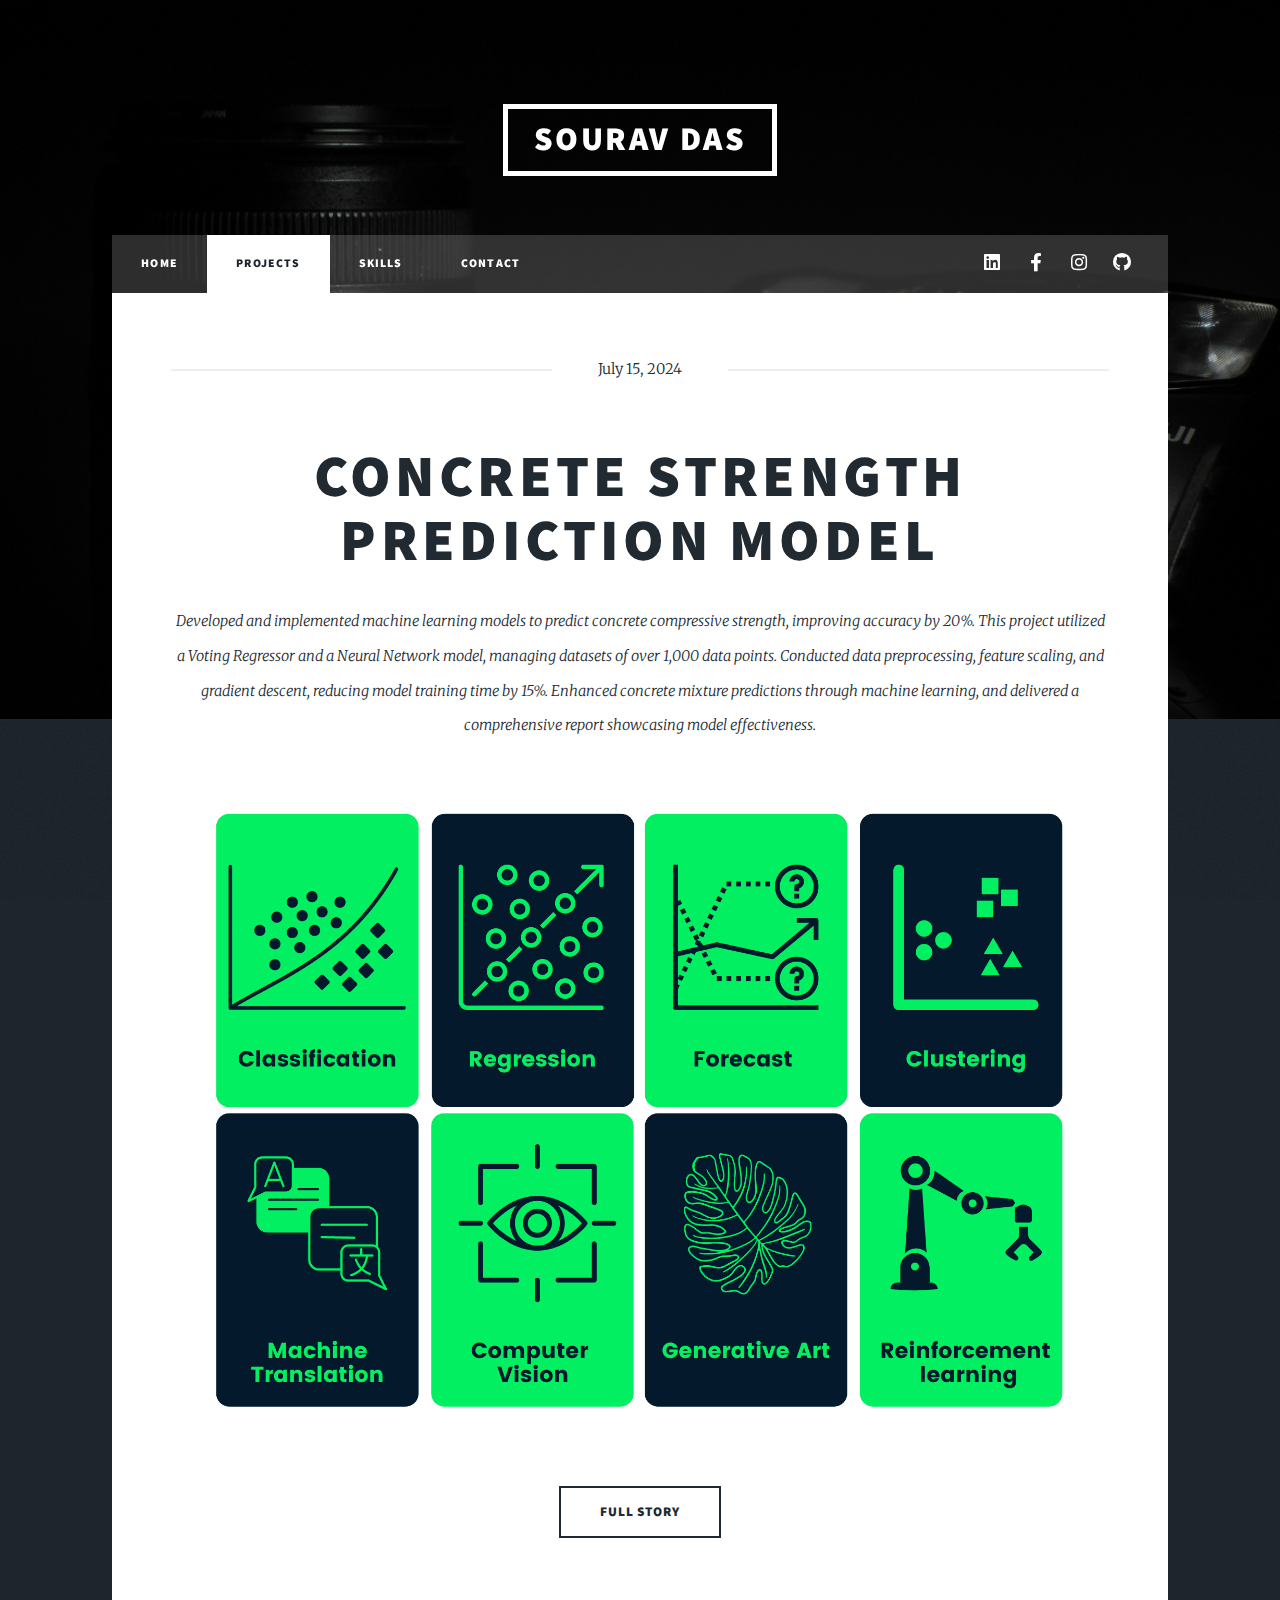
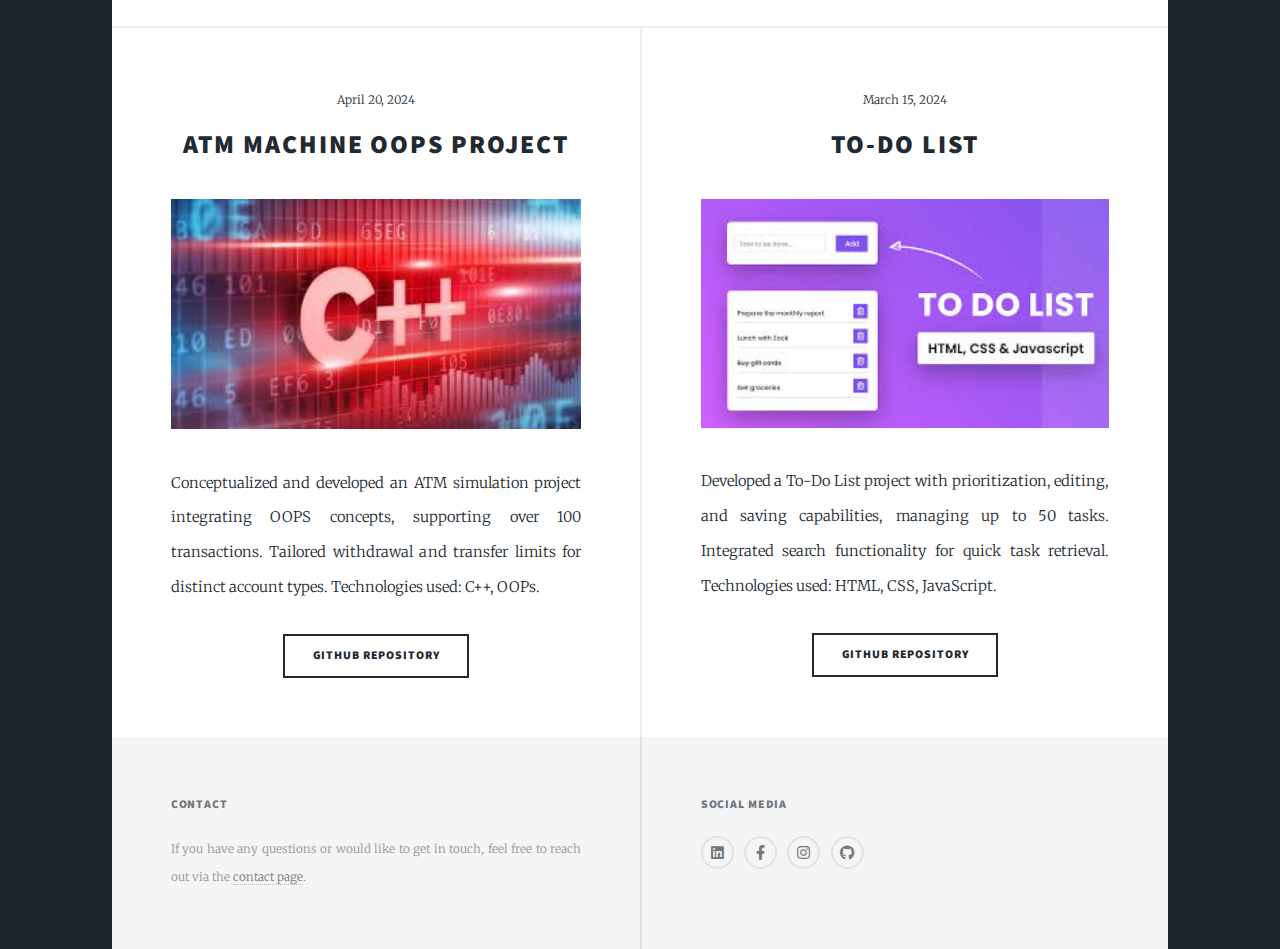
==== projects.html @ ebb652fc "Add files via upload" ====
<!DOCTYPE HTML>
<html>
<head>
    <title>Sourav Das - Projects</title>
    <meta charset="utf-8" />
    <meta name="viewport" content="width=device-width, initial-scale=1, user-scalable=no" />
    <link rel="stylesheet" href="assets/css/main.css" />
    <noscript><link rel="stylesheet" href="assets/css/noscript.css" /></noscript>
</head>
<body class="is-preload">

    <!-- Wrapper -->
    <div id="wrapper" class="fade-in">

        <!-- Header -->
        <header id="header">
            <a href="index.html" class="logo">Sourav Das</a>
        </header>

        <!-- Nav -->
        <nav id="nav">
            <ul class="links">
                <li><a href="index.html">Home</a></li>
                <li class="active"><a href="projects.html">Projects</a></li>
                <li><a href="skills.html">Skills</a></li>
                <li><a href="contacts.html">Contact</a></li>
            </ul>
            <ul class="icons">
                <li><a href="https://linkedin.com/in/soouravdas15/" class="icon brands fa-linkedin" target="_blank"><span class="label">Linkedin</span></a></li>
                <li><a href="https://www.facebook.com/profile.php?id=100066839941691&mibextid=ZbWKwL" class="icon brands fa-facebook-f" target="_blank"><span class="label">Facebook</span></a></li>
                <li><a href="https://www.instagram.com/soouravdas01?igsh=cm15amM0bHg0dGxs" class="icon brands fa-instagram" target="_blank"><span class="label">Instagram</span></a></li>
                <li><a href="https://github.com/soouravdas01" class="icon brands fa-github" target="_blank"><span class="label">GitHub</span></a></li>
            </ul>
        </nav>

<!-- Main -->
<div id="main">

    <!-- Featured Project -->
    <article class="post featured">
        <header class="major">
            <span class="date">July 15, 2024</span>
            <h2><a href="#">Concrete Strength Prediction Model</a></h2>
            <p>Developed and implemented machine learning models to predict concrete compressive strength, improving accuracy by 20%. This project utilized a Voting Regressor and a Neural Network model, managing datasets of over 1,000 data points. Conducted data preprocessing, feature scaling, and gradient descent, reducing model training time by 15%. Enhanced concrete mixture predictions through machine learning, and delivered a comprehensive report showcasing model effectiveness.</p>
        </header>
        <a href="#" class="image main"><img src="images/pic10.png" alt="Concrete Strength Prediction Model" /></a>
        <ul class="actions special">
            <li><a href="#" class="button large">Full Story</a></li>
        </ul>
    </article>

    <!-- Project List -->
    <section class="posts">

        <!-- ATM Machine OOPs Project -->
        <article>
            <header>
                <span class="date">April 20, 2024</span>
                <h2><a href="#">ATM Machine OOPs Project</a></h2>
            </header>
            <a href="#" class="image fit"><img src="images/pic11.jpeg" alt="ATM Machine OOPs Project" /></a>
            <p>Conceptualized and developed an ATM simulation project integrating OOPS concepts, supporting over 100 transactions. Tailored withdrawal and transfer limits for distinct account types. Technologies used: C++, OOPs.</p>
            <ul class="actions special">
                <li><a href="https://github.com/your-repo-link" class="button">GitHub Repository</a></li>
            </ul>
        </article>

        <!-- To-Do List Project -->
        <article>
            <header>
                <span class="date">March 15, 2024</span>
                <h2><a href="#">To-Do List</a></h2>
            </header>
            <a href="#" class="image fit"><img src="images/pic12.jpeg" alt="To-Do List Project" /></a>
            <p>Developed a To-Do List project with prioritization, editing, and saving capabilities, managing up to 50 tasks. Integrated search functionality for quick task retrieval. Technologies used: HTML, CSS, JavaScript.</p>
            <ul class="actions special">
                <li><a href="https://github.com/your-repo-link" class="button">GitHub Repository</a></li>
            </ul>
        </article>
    </section>

</div>


        <!-- Footer -->
        <footer id="footer">
            <section>
                <h3>Contact</h3>
                <p>If you have any questions or would like to get in touch, feel free to reach out via the <a href="contacts.html">contact page</a>.</p>
            </section>
            <section>
                <h3>Social Media</h3>
                <ul class="icons alt">
                    <li><a href="https://linkedin.com/in/soouravdas15/" class="icon brands fa-linkedin" target="_blank"><span class="label">Linkedin</span></a></li>
                    <li><a href="https://www.facebook.com/profile.php?id=100066839941691&mibextid=ZbWKwL" class="icon brands fa-facebook-f" target="_blank"><span class="label">Facebook</span></a></li>
                    <li><a href="https://www.instagram.com/soouravdas01?igsh=cm15amM0bHg0dGxs" class="icon brands fa-instagram" target="_blank"><span class="label">Instagram</span></a></li>
                    <li><a href="https://github.com/soouravdas01" class="icon brands fa-github" target="_blank"><span class="label">GitHub</span></a></li>
                </ul>
            </section>
        </footer>

    </div>

    <!-- Scripts -->
    <script src="assets/js/jquery.min.js"></script>
    <script src="assets/js/jquery.scrollex.min.js"></script>
    <script src="assets/js/jquery.scrolly.min.js"></script>
    <script src="assets/js/browser.min.js"></script>
    <script src="assets/js/breakpoints.min.js"></script>
    <script src="assets/js/util.js"></script>
    <script src="assets/js/main.js"></script>

</body>
</html>
---- assets/css/main.css ----
@import url(fontawesome-all.min.css);
@import url("https://fonts.googleapis.com/css?family=Merriweather:300,700,300italic,700italic|Source+Sans+Pro:900");


html, body, div, span, applet, object,
iframe, h1, h2, h3, h4, h5, h6, p, blockquote,
pre, a, abbr, acronym, address, big, cite,
code, del, dfn, em, img, ins, kbd, q, s, samp,
small, strike, strong, sub, sup, tt, var, b,
u, i, center, dl, dt, dd, ol, ul, li, fieldset,
form, label, legend, table, caption, tbody,
tfoot, thead, tr, th, td, article, aside,
canvas, details, embed, figure, figcaption,
footer, header, hgroup, menu, nav, output, ruby,
section, summary, time, mark, audio, video {
	margin: 0;
	padding: 0;
	border: 0;
	font-size: 100%;
	font: inherit;
	vertical-align: baseline;}

article, aside, details, figcaption, figure,
footer, header, hgroup, menu, nav, section {
	display: block;}

body {
	line-height: 1;
}

ol, ul {
	list-style: none;
}

blockquote, q {
	quotes: none;
}

	blockquote:before, blockquote:after, q:before, q:after {
		content: '';
		content: none;
	}

table {
	border-collapse: collapse;
	border-spacing: 0;
}

body {
	-webkit-text-size-adjust: none;
}

mark {
	background-color: transparent;
	color: inherit;
}

input::-moz-focus-inner {
	border: 0;
	padding: 0;
}

input, select, textarea {
	-moz-appearance: none;
	-webkit-appearance: none;
	-ms-appearance: none;
	appearance: none;
}

/* Basic */

	@-ms-viewport {
		width: device-width;
	}

	body {
		-ms-overflow-style: scrollbar;
	}

	@media screen and (max-width: 480px) {

		html, body {
			min-width: 320px;
		}

	}

	html {
		box-sizing: border-box;
	}

	*, *:before, *:after {
		box-sizing: inherit;
	}

	body {
		background-color: #1e252d;
	}

		body.is-preload *, body.is-preload *:before, body.is-preload *:after {
			-moz-animation: none !important;
			-webkit-animation: none !important;
			-ms-animation: none !important;
			animation: none !important;
			-moz-transition: none !important;
			-webkit-transition: none !important;
			-ms-transition: none !important;
			transition: none !important;
		}

/* Type */

	html {
		font-size: 16pt;
	}

		@media screen and (max-width: 1680px) {

			html {
				font-size: 12pt;
			}

		}

		@media screen and (max-width: 1280px) {

			html {
				font-size: 11pt;
			}

		}

		@media screen and (max-width: 360px) {

			html {
				font-size: 10pt;
			}

		}

	body {
		color: #212931;
	}

	body, input, select, textarea {
		font-family: "Merriweather", Georgia, serif;
		font-weight: 300;
		font-size: 1rem;
		line-height: 2.375;
	}

	a {
		-moz-transition: color 0.2s ease-in-out, background-color 0.2s ease-in-out, border-color 0.2s ease-in-out, box-shadow 0.2s ease-in-out;
		-webkit-transition: color 0.2s ease-in-out, background-color 0.2s ease-in-out, border-color 0.2s ease-in-out, box-shadow 0.2s ease-in-out;
		-ms-transition: color 0.2s ease-in-out, background-color 0.2s ease-in-out, border-color 0.2s ease-in-out, box-shadow 0.2s ease-in-out;
		transition: color 0.2s ease-in-out, background-color 0.2s ease-in-out, border-color 0.2s ease-in-out, box-shadow 0.2s ease-in-out;
		border-bottom: dotted 1px;
		text-decoration: none;
	}

		a:hover {
			border-bottom-color: transparent;
		}

	strong, b {
		font-weight: 600;
	}

	em, i {
		font-style: italic;
	}

	p {
		text-align: justify;
		margin: 0 0 2rem 0;
	}

	h1, h2, h3, h4, h5, h6 {
		font-family: "Source Sans Pro", Helvetica, sans-serif;
		font-weight: 900;
		line-height: 1.5;
		letter-spacing: 0.075em;
		text-transform: uppercase;
		margin: 0 0 1rem 0;
	}

		h1 a, h2 a, h3 a, h4 a, h5 a, h6 a {
			border-bottom: 0;
			color: inherit;
			text-decoration: none;
		}

	h1 {
		font-size: 4rem;
		line-height: 1.1;
		margin: 0 0 2rem 0;
	}

	h2 {
		font-size: 1.75rem;
		line-height: 1.3;
		margin: 0 0 1.5rem 0;
	}

	h3 {
		font-size: 1.25rem;
		margin: 0 0 1.5rem 0;
	}

	h4 {
		font-size: 1rem;
	}

	h5 {
		font-size: 0.9rem;
	}

	h6 {
		font-size: 0.8rem;
	}

	sub {
		font-size: 0.8rem;
		position: relative;
		top: 0.5rem;
	}

	sup {
		font-size: 0.8rem;
		position: relative;
		top: -0.5rem;
	}

	blockquote {
		border-left: solid 4px;
		font-style: italic;
		margin: 0 0 2rem 0;
		padding: 0.5rem 0 0.5rem 2rem;
	}

	code {
		border: solid 2px;
		font-family: "Courier New", monospace;
		font-size: 0.9rem;
		margin: 0 0.25rem;
		padding: 0.25rem 0.65rem;
	}

	pre {
		-webkit-overflow-scrolling: touch;
		font-family: "Courier New", monospace;
		font-size: 0.9rem;
		margin: 0 0 2rem 0;
	}

		pre code {
			display: block;
			line-height: 1.75;
			padding: 1rem 1.5rem;
			overflow-x: auto;
		}

	hr {
		border: 0;
		border-bottom: solid 2px;
		margin: 3rem 0;
	}

		hr.major {
			margin: 5rem 0;
		}

	.align-left {
		text-align: left;
	}

	.align-center {
		text-align: center;
	}

	.align-right {
		text-align: right;
	}

	input, select, textarea {
		color: #212931;
	}

	a {
		color: #212931;
		border-bottom-color: rgba(33, 41, 49, 0.5);
	}

		a:hover {
			border-bottom-color: transparent;
			color: #18bfef !important;
		}

	strong, b {
		color: #212931;
	}

	h1, h2, h3, h4, h5, h6 {
		color: #212931;
	}

	blockquote {
		border-left-color: #eeeeee;
	}

	code {
		background: rgba(220, 220, 220, 0.25);
		border-color: #eeeeee;
	}

	hr {
		border-bottom-color: #eeeeee;
	}

/* Row */

	.row {
		display: flex;
		flex-wrap: wrap;
		box-sizing: border-box;
		align-items: stretch;
	}

		.row > * {
			box-sizing: border-box;
		}

		.row.gtr-uniform > * > :last-child {
			margin-bottom: 0;
		}

		.row.aln-left {
			justify-content: flex-start;
		}

		.row.aln-center {
			justify-content: center;
		}

		.row.aln-right {
			justify-content: flex-end;
		}

		.row.aln-top {
			align-items: flex-start;
		}

		.row.aln-middle {
			align-items: center;
		}

		.row.aln-bottom {
			align-items: flex-end;
		}

		.row > .imp {
			order: -1;
		}

		.row > .col-1 {
			width: 8.33333%;
		}

		.row > .off-1 {
			margin-left: 8.33333%;
		}

		.row > .col-2 {
			width: 16.66667%;
		}

		.row > .off-2 {
			margin-left: 16.66667%;
		}

		.row > .col-3 {
			width: 25%;
		}

		.row > .off-3 {
			margin-left: 25%;
		}

		.row > .col-4 {
			width: 33.33333%;
		}

		.row > .off-4 {
			margin-left: 33.33333%;
		}

		.row > .col-5 {
			width: 41.66667%;
		}

		.row > .off-5 {
			margin-left: 41.66667%;
		}

		.row > .col-6 {
			width: 50%;
		}

		.row > .off-6 {
			margin-left: 50%;
		}

		.row > .col-7 {
			width: 58.33333%;
		}

		.row > .off-7 {
			margin-left: 58.33333%;
		}

		.row > .col-8 {
			width: 66.66667%;
		}

		.row > .off-8 {
			margin-left: 66.66667%;
		}

		.row > .col-9 {
			width: 75%;
		}

		.row > .off-9 {
			margin-left: 75%;
		}

		.row > .col-10 {
			width: 83.33333%;
		}

		.row > .off-10 {
			margin-left: 83.33333%;
		}

		.row > .col-11 {
			width: 91.66667%;
		}

		.row > .off-11 {
			margin-left: 91.66667%;
		}

		.row > .col-12 {
			width: 100%;
		}

		.row > .off-12 {
			margin-left: 100%;
		}

		.row.gtr-0 {
			margin-top: 0;
			margin-left: 0rem;
		}

			.row.gtr-0 > * {
				padding: 0 0 0 0rem;
			}

			.row.gtr-0.gtr-uniform {
				margin-top: 0rem;
			}

				.row.gtr-0.gtr-uniform > * {
					padding-top: 0rem;
				}

		.row.gtr-25 {
			margin-top: 0;
			margin-left: -0.375rem;
		}

			.row.gtr-25 > * {
				padding: 0 0 0 0.375rem;
			}

			.row.gtr-25.gtr-uniform {
				margin-top: -0.375rem;
			}

				.row.gtr-25.gtr-uniform > * {
					padding-top: 0.375rem;
				}

		.row.gtr-50 {
			margin-top: 0;
			margin-left: -0.75rem;
		}

			.row.gtr-50 > * {
				padding: 0 0 0 0.75rem;
			}

			.row.gtr-50.gtr-uniform {
				margin-top: -0.75rem;
			}

				.row.gtr-50.gtr-uniform > * {
					padding-top: 0.75rem;
				}

		.row {
			margin-top: 0;
			margin-left: -1.5rem;
		}

			.row > * {
				padding: 0 0 0 1.5rem;
			}

			.row.gtr-uniform {
				margin-top: -1.5rem;
			}

				.row.gtr-uniform > * {
					padding-top: 1.5rem;
				}

		.row.gtr-150 {
			margin-top: 0;
			margin-left: -2.25rem;
		}

			.row.gtr-150 > * {
				padding: 0 0 0 2.25rem;
			}

			.row.gtr-150.gtr-uniform {
				margin-top: -2.25rem;
			}

				.row.gtr-150.gtr-uniform > * {
					padding-top: 2.25rem;
				}

		.row.gtr-200 {
			margin-top: 0;
			margin-left: -3rem;
		}

			.row.gtr-200 > * {
				padding: 0 0 0 3rem;
			}

			.row.gtr-200.gtr-uniform {
				margin-top: -3rem;
			}

				.row.gtr-200.gtr-uniform > * {
					padding-top: 3rem;
				}

		@media screen and (max-width: 1680px) {

			.row {
				display: flex;
				flex-wrap: wrap;
				box-sizing: border-box;
				align-items: stretch;
			}

				.row > * {
					box-sizing: border-box;
				}

				.row.gtr-uniform > * > :last-child {
					margin-bottom: 0;
				}

				.row.aln-left {
					justify-content: flex-start;
				}

				.row.aln-center {
					justify-content: center;
				}

				.row.aln-right {
					justify-content: flex-end;
				}

				.row.aln-top {
					align-items: flex-start;
				}

				.row.aln-middle {
					align-items: center;
				}

				.row.aln-bottom {
					align-items: flex-end;
				}

				.row > .imp-xlarge {
					order: -1;
				}

				.row > .col-1-xlarge {
					width: 8.33333%;
				}

				.row > .off-1-xlarge {
					margin-left: 8.33333%;
				}

				.row > .col-2-xlarge {
					width: 16.66667%;
				}

				.row > .off-2-xlarge {
					margin-left: 16.66667%;
				}

				.row > .col-3-xlarge {
					width: 25%;
				}

				.row > .off-3-xlarge {
					margin-left: 25%;
				}

				.row > .col-4-xlarge {
					width: 33.33333%;
				}

				.row > .off-4-xlarge {
					margin-left: 33.33333%;
				}

				.row > .col-5-xlarge {
					width: 41.66667%;
				}

				.row > .off-5-xlarge {
					margin-left: 41.66667%;
				}

				.row > .col-6-xlarge {
					width: 50%;
				}

				.row > .off-6-xlarge {
					margin-left: 50%;
				}

				.row > .col-7-xlarge {
					width: 58.33333%;
				}

				.row > .off-7-xlarge {
					margin-left: 58.33333%;
				}

				.row > .col-8-xlarge {
					width: 66.66667%;
				}

				.row > .off-8-xlarge {
					margin-left: 66.66667%;
				}

				.row > .col-9-xlarge {
					width: 75%;
				}

				.row > .off-9-xlarge {
					margin-left: 75%;
				}

				.row > .col-10-xlarge {
					width: 83.33333%;
				}

				.row > .off-10-xlarge {
					margin-left: 83.33333%;
				}

				.row > .col-11-xlarge {
					width: 91.66667%;
				}

				.row > .off-11-xlarge {
					margin-left: 91.66667%;
				}

				.row > .col-12-xlarge {
					width: 100%;
				}

				.row > .off-12-xlarge {
					margin-left: 100%;
				}

				.row.gtr-0 {
					margin-top: 0;
					margin-left: 0rem;
				}

					.row.gtr-0 > * {
						padding: 0 0 0 0rem;
					}

					.row.gtr-0.gtr-uniform {
						margin-top: 0rem;
					}

						.row.gtr-0.gtr-uniform > * {
							padding-top: 0rem;
						}

				.row.gtr-25 {
					margin-top: 0;
					margin-left: -0.375rem;
				}

					.row.gtr-25 > * {
						padding: 0 0 0 0.375rem;
					}

					.row.gtr-25.gtr-uniform {
						margin-top: -0.375rem;
					}

						.row.gtr-25.gtr-uniform > * {
							padding-top: 0.375rem;
						}

				.row.gtr-50 {
					margin-top: 0;
					margin-left: -0.75rem;
				}

					.row.gtr-50 > * {
						padding: 0 0 0 0.75rem;
					}

					.row.gtr-50.gtr-uniform {
						margin-top: -0.75rem;
					}

						.row.gtr-50.gtr-uniform > * {
							padding-top: 0.75rem;
						}

				.row {
					margin-top: 0;
					margin-left: -1.5rem;
				}

					.row > * {
						padding: 0 0 0 1.5rem;
					}

					.row.gtr-uniform {
						margin-top: -1.5rem;
					}

						.row.gtr-uniform > * {
							padding-top: 1.5rem;
						}

				.row.gtr-150 {
					margin-top: 0;
					margin-left: -2.25rem;
				}

					.row.gtr-150 > * {
						padding: 0 0 0 2.25rem;
					}

					.row.gtr-150.gtr-uniform {
						margin-top: -2.25rem;
					}

						.row.gtr-150.gtr-uniform > * {
							padding-top: 2.25rem;
						}

				.row.gtr-200 {
					margin-top: 0;
					margin-left: -3rem;
				}

					.row.gtr-200 > * {
						padding: 0 0 0 3rem;
					}

					.row.gtr-200.gtr-uniform {
						margin-top: -3rem;
					}

						.row.gtr-200.gtr-uniform > * {
							padding-top: 3rem;
						}

		}

		@media screen and (max-width: 1280px) {

			.row {
				display: flex;
				flex-wrap: wrap;
				box-sizing: border-box;
				align-items: stretch;
			}

				.row > * {
					box-sizing: border-box;
				}

				.row.gtr-uniform > * > :last-child {
					margin-bottom: 0;
				}

				.row.aln-left {
					justify-content: flex-start;
				}

				.row.aln-center {
					justify-content: center;
				}

				.row.aln-right {
					justify-content: flex-end;
				}

				.row.aln-top {
					align-items: flex-start;
				}

				.row.aln-middle {
					align-items: center;
				}

				.row.aln-bottom {
					align-items: flex-end;
				}

				.row > .imp-large {
					order: -1;
				}

				.row > .col-1-large {
					width: 8.33333%;
				}

				.row > .off-1-large {
					margin-left: 8.33333%;
				}

				.row > .col-2-large {
					width: 16.66667%;
				}

				.row > .off-2-large {
					margin-left: 16.66667%;
				}

				.row > .col-3-large {
					width: 25%;
				}

				.row > .off-3-large {
					margin-left: 25%;
				}

				.row > .col-4-large {
					width: 33.33333%;
				}

				.row > .off-4-large {
					margin-left: 33.33333%;
				}

				.row > .col-5-large {
					width: 41.66667%;
				}

				.row > .off-5-large {
					margin-left: 41.66667%;
				}

				.row > .col-6-large {
					width: 50%;
				}

				.row > .off-6-large {
					margin-left: 50%;
				}

				.row > .col-7-large {
					width: 58.33333%;
				}

				.row > .off-7-large {
					margin-left: 58.33333%;
				}

				.row > .col-8-large {
					width: 66.66667%;
				}

				.row > .off-8-large {
					margin-left: 66.66667%;
				}

				.row > .col-9-large {
					width: 75%;
				}

				.row > .off-9-large {
					margin-left: 75%;
				}

				.row > .col-10-large {
					width: 83.33333%;
				}

				.row > .off-10-large {
					margin-left: 83.33333%;
				}

				.row > .col-11-large {
					width: 91.66667%;
				}

				.row > .off-11-large {
					margin-left: 91.66667%;
				}

				.row > .col-12-large {
					width: 100%;
				}

				.row > .off-12-large {
					margin-left: 100%;
				}

				.row.gtr-0 {
					margin-top: 0;
					margin-left: 0rem;
				}

					.row.gtr-0 > * {
						padding: 0 0 0 0rem;
					}

					.row.gtr-0.gtr-uniform {
						margin-top: 0rem;
					}

						.row.gtr-0.gtr-uniform > * {
							padding-top: 0rem;
						}

				.row.gtr-25 {
					margin-top: 0;
					margin-left: -0.375rem;
				}

					.row.gtr-25 > * {
						padding: 0 0 0 0.375rem;
					}

					.row.gtr-25.gtr-uniform {
						margin-top: -0.375rem;
					}

						.row.gtr-25.gtr-uniform > * {
							padding-top: 0.375rem;
						}

				.row.gtr-50 {
					margin-top: 0;
					margin-left: -0.75rem;
				}

					.row.gtr-50 > * {
						padding: 0 0 0 0.75rem;
					}

					.row.gtr-50.gtr-uniform {
						margin-top: -0.75rem;
					}

						.row.gtr-50.gtr-uniform > * {
							padding-top: 0.75rem;
						}

				.row {
					margin-top: 0;
					margin-left: -1.5rem;
				}

					.row > * {
						padding: 0 0 0 1.5rem;
					}

					.row.gtr-uniform {
						margin-top: -1.5rem;
					}

						.row.gtr-uniform > * {
							padding-top: 1.5rem;
						}

				.row.gtr-150 {
					margin-top: 0;
					margin-left: -2.25rem;
				}

					.row.gtr-150 > * {
						padding: 0 0 0 2.25rem;
					}

					.row.gtr-150.gtr-uniform {
						margin-top: -2.25rem;
					}

						.row.gtr-150.gtr-uniform > * {
							padding-top: 2.25rem;
						}

				.row.gtr-200 {
					margin-top: 0;
					margin-left: -3rem;
				}

					.row.gtr-200 > * {
						padding: 0 0 0 3rem;
					}

					.row.gtr-200.gtr-uniform {
						margin-top: -3rem;
					}

						.row.gtr-200.gtr-uniform > * {
							padding-top: 3rem;
						}

		}

		@media screen and (max-width: 980px) {

			.row {
				display: flex;
				flex-wrap: wrap;
				box-sizing: border-box;
				align-items: stretch;
			}

				.row > * {
					box-sizing: border-box;
				}

				.row.gtr-uniform > * > :last-child {
					margin-bottom: 0;
				}

				.row.aln-left {
					justify-content: flex-start;
				}

				.row.aln-center {
					justify-content: center;
				}

				.row.aln-right {
					justify-content: flex-end;
				}

				.row.aln-top {
					align-items: flex-start;
				}

				.row.aln-middle {
					align-items: center;
				}

				.row.aln-bottom {
					align-items: flex-end;
				}

				.row > .imp-medium {
					order: -1;
				}

				.row > .col-1-medium {
					width: 8.33333%;
				}

				.row > .off-1-medium {
					margin-left: 8.33333%;
				}

				.row > .col-2-medium {
					width: 16.66667%;
				}

				.row > .off-2-medium {
					margin-left: 16.66667%;
				}

				.row > .col-3-medium {
					width: 25%;
				}

				.row > .off-3-medium {
					margin-left: 25%;
				}

				.row > .col-4-medium {
					width: 33.33333%;
				}

				.row > .off-4-medium {
					margin-left: 33.33333%;
				}

				.row > .col-5-medium {
					width: 41.66667%;
				}

				.row > .off-5-medium {
					margin-left: 41.66667%;
				}

				.row > .col-6-medium {
					width: 50%;
				}

				.row > .off-6-medium {
					margin-left: 50%;
				}

				.row > .col-7-medium {
					width: 58.33333%;
				}

				.row > .off-7-medium {
					margin-left: 58.33333%;
				}

				.row > .col-8-medium {
					width: 66.66667%;
				}

				.row > .off-8-medium {
					margin-left: 66.66667%;
				}

				.row > .col-9-medium {
					width: 75%;
				}

				.row > .off-9-medium {
					margin-left: 75%;
				}

				.row > .col-10-medium {
					width: 83.33333%;
				}

				.row > .off-10-medium {
					margin-left: 83.33333%;
				}

				.row > .col-11-medium {
					width: 91.66667%;
				}

				.row > .off-11-medium {
					margin-left: 91.66667%;
				}

				.row > .col-12-medium {
					width: 100%;
				}

				.row > .off-12-medium {
					margin-left: 100%;
				}

				.row.gtr-0 {
					margin-top: 0;
					margin-left: 0rem;
				}

					.row.gtr-0 > * {
						padding: 0 0 0 0rem;
					}

					.row.gtr-0.gtr-uniform {
						margin-top: 0rem;
					}

						.row.gtr-0.gtr-uniform > * {
							padding-top: 0rem;
						}

				.row.gtr-25 {
					margin-top: 0;
					margin-left: -0.375rem;
				}

					.row.gtr-25 > * {
						padding: 0 0 0 0.375rem;
					}

					.row.gtr-25.gtr-uniform {
						margin-top: -0.375rem;
					}

						.row.gtr-25.gtr-uniform > * {
							padding-top: 0.375rem;
						}

				.row.gtr-50 {
					margin-top: 0;
					margin-left: -0.75rem;
				}

					.row.gtr-50 > * {
						padding: 0 0 0 0.75rem;
					}

					.row.gtr-50.gtr-uniform {
						margin-top: -0.75rem;
					}

						.row.gtr-50.gtr-uniform > * {
							padding-top: 0.75rem;
						}

				.row {
					margin-top: 0;
					margin-left: -1.5rem;
				}

					.row > * {
						padding: 0 0 0 1.5rem;
					}

					.row.gtr-uniform {
						margin-top: -1.5rem;
					}

						.row.gtr-uniform > * {
							padding-top: 1.5rem;
						}

				.row.gtr-150 {
					margin-top: 0;
					margin-left: -2.25rem;
				}

					.row.gtr-150 > * {
						padding: 0 0 0 2.25rem;
					}

					.row.gtr-150.gtr-uniform {
						margin-top: -2.25rem;
					}

						.row.gtr-150.gtr-uniform > * {
							padding-top: 2.25rem;
						}

				.row.gtr-200 {
					margin-top: 0;
					margin-left: -3rem;
				}

					.row.gtr-200 > * {
						padding: 0 0 0 3rem;
					}

					.row.gtr-200.gtr-uniform {
						margin-top: -3rem;
					}

						.row.gtr-200.gtr-uniform > * {
							padding-top: 3rem;
						}

		}

		@media screen and (max-width: 736px) {

			.row {
				display: flex;
				flex-wrap: wrap;
				box-sizing: border-box;
				align-items: stretch;
			}

				.row > * {
					box-sizing: border-box;
				}

				.row.gtr-uniform > * > :last-child {
					margin-bottom: 0;
				}

				.row.aln-left {
					justify-content: flex-start;
				}

				.row.aln-center {
					justify-content: center;
				}

				.row.aln-right {
					justify-content: flex-end;
				}

				.row.aln-top {
					align-items: flex-start;
				}

				.row.aln-middle {
					align-items: center;
				}

				.row.aln-bottom {
					align-items: flex-end;
				}

				.row > .imp-small {
					order: -1;
				}

				.row > .col-1-small {
					width: 8.33333%;
				}

				.row > .off-1-small {
					margin-left: 8.33333%;
				}

				.row > .col-2-small {
					width: 16.66667%;
				}

				.row > .off-2-small {
					margin-left: 16.66667%;
				}

				.row > .col-3-small {
					width: 25%;
				}

				.row > .off-3-small {
					margin-left: 25%;
				}

				.row > .col-4-small {
					width: 33.33333%;
				}

				.row > .off-4-small {
					margin-left: 33.33333%;
				}

				.row > .col-5-small {
					width: 41.66667%;
				}

				.row > .off-5-small {
					margin-left: 41.66667%;
				}

				.row > .col-6-small {
					width: 50%;
				}

				.row > .off-6-small {
					margin-left: 50%;
				}

				.row > .col-7-small {
					width: 58.33333%;
				}

				.row > .off-7-small {
					margin-left: 58.33333%;
				}

				.row > .col-8-small {
					width: 66.66667%;
				}

				.row > .off-8-small {
					margin-left: 66.66667%;
				}

				.row > .col-9-small {
					width: 75%;
				}

				.row > .off-9-small {
					margin-left: 75%;
				}

				.row > .col-10-small {
					width: 83.33333%;
				}

				.row > .off-10-small {
					margin-left: 83.33333%;
				}

				.row > .col-11-small {
					width: 91.66667%;
				}

				.row > .off-11-small {
					margin-left: 91.66667%;
				}

				.row > .col-12-small {
					width: 100%;
				}

				.row > .off-12-small {
					margin-left: 100%;
				}

				.row.gtr-0 {
					margin-top: 0;
					margin-left: 0rem;
				}

					.row.gtr-0 > * {
						padding: 0 0 0 0rem;
					}

					.row.gtr-0.gtr-uniform {
						margin-top: 0rem;
					}

						.row.gtr-0.gtr-uniform > * {
							padding-top: 0rem;
						}

				.row.gtr-25 {
					margin-top: 0;
					margin-left: -0.375rem;
				}

					.row.gtr-25 > * {
						padding: 0 0 0 0.375rem;
					}

					.row.gtr-25.gtr-uniform {
						margin-top: -0.375rem;
					}

						.row.gtr-25.gtr-uniform > * {
							padding-top: 0.375rem;
						}

				.row.gtr-50 {
					margin-top: 0;
					margin-left: -0.75rem;
				}

					.row.gtr-50 > * {
						padding: 0 0 0 0.75rem;
					}

					.row.gtr-50.gtr-uniform {
						margin-top: -0.75rem;
					}

						.row.gtr-50.gtr-uniform > * {
							padding-top: 0.75rem;
						}

				.row {
					margin-top: 0;
					margin-left: -1.5rem;
				}

					.row > * {
						padding: 0 0 0 1.5rem;
					}

					.row.gtr-uniform {
						margin-top: -1.5rem;
					}

						.row.gtr-uniform > * {
							padding-top: 1.5rem;
						}

				.row.gtr-150 {
					margin-top: 0;
					margin-left: -2.25rem;
				}

					.row.gtr-150 > * {
						padding: 0 0 0 2.25rem;
					}

					.row.gtr-150.gtr-uniform {
						margin-top: -2.25rem;
					}

						.row.gtr-150.gtr-uniform > * {
							padding-top: 2.25rem;
						}

				.row.gtr-200 {
					margin-top: 0;
					margin-left: -3rem;
				}

					.row.gtr-200 > * {
						padding: 0 0 0 3rem;
					}

					.row.gtr-200.gtr-uniform {
						margin-top: -3rem;
					}

						.row.gtr-200.gtr-uniform > * {
							padding-top: 3rem;
						}

		}

		@media screen and (max-width: 480px) {

			.row {
				display: flex;
				flex-wrap: wrap;
				box-sizing: border-box;
				align-items: stretch;
			}

				.row > * {
					box-sizing: border-box;
				}

				.row.gtr-uniform > * > :last-child {
					margin-bottom: 0;
				}

				.row.aln-left {
					justify-content: flex-start;
				}

				.row.aln-center {
					justify-content: center;
				}

				.row.aln-right {
					justify-content: flex-end;
				}

				.row.aln-top {
					align-items: flex-start;
				}

				.row.aln-middle {
					align-items: center;
				}

				.row.aln-bottom {
					align-items: flex-end;
				}

				.row > .imp-xsmall {
					order: -1;
				}

				.row > .col-1-xsmall {
					width: 8.33333%;
				}

				.row > .off-1-xsmall {
					margin-left: 8.33333%;
				}

				.row > .col-2-xsmall {
					width: 16.66667%;
				}

				.row > .off-2-xsmall {
					margin-left: 16.66667%;
				}

				.row > .col-3-xsmall {
					width: 25%;
				}

				.row > .off-3-xsmall {
					margin-left: 25%;
				}

				.row > .col-4-xsmall {
					width: 33.33333%;
				}

				.row > .off-4-xsmall {
					margin-left: 33.33333%;
				}

				.row > .col-5-xsmall {
					width: 41.66667%;
				}

				.row > .off-5-xsmall {
					margin-left: 41.66667%;
				}

				.row > .col-6-xsmall {
					width: 50%;
				}

				.row > .off-6-xsmall {
					margin-left: 50%;
				}

				.row > .col-7-xsmall {
					width: 58.33333%;
				}

				.row > .off-7-xsmall {
					margin-left: 58.33333%;
				}

				.row > .col-8-xsmall {
					width: 66.66667%;
				}

				.row > .off-8-xsmall {
					margin-left: 66.66667%;
				}

				.row > .col-9-xsmall {
					width: 75%;
				}

				.row > .off-9-xsmall {
					margin-left: 75%;
				}

				.row > .col-10-xsmall {
					width: 83.33333%;
				}

				.row > .off-10-xsmall {
					margin-left: 83.33333%;
				}

				.row > .col-11-xsmall {
					width: 91.66667%;
				}

				.row > .off-11-xsmall {
					margin-left: 91.66667%;
				}

				.row > .col-12-xsmall {
					width: 100%;
				}

				.row > .off-12-xsmall {
					margin-left: 100%;
				}

				.row.gtr-0 {
					margin-top: 0;
					margin-left: 0rem;
				}

					.row.gtr-0 > * {
						padding: 0 0 0 0rem;
					}

					.row.gtr-0.gtr-uniform {
						margin-top: 0rem;
					}

						.row.gtr-0.gtr-uniform > * {
							padding-top: 0rem;
						}

				.row.gtr-25 {
					margin-top: 0;
					margin-left: -0.375rem;
				}

					.row.gtr-25 > * {
						padding: 0 0 0 0.375rem;
					}

					.row.gtr-25.gtr-uniform {
						margin-top: -0.375rem;
					}

						.row.gtr-25.gtr-uniform > * {
							padding-top: 0.375rem;
						}

				.row.gtr-50 {
					margin-top: 0;
					margin-left: -0.75rem;
				}

					.row.gtr-50 > * {
						padding: 0 0 0 0.75rem;
					}

					.row.gtr-50.gtr-uniform {
						margin-top: -0.75rem;
					}

						.row.gtr-50.gtr-uniform > * {
							padding-top: 0.75rem;
						}

				.row {
					margin-top: 0;
					margin-left: -1.5rem;
				}

					.row > * {
						padding: 0 0 0 1.5rem;
					}

					.row.gtr-uniform {
						margin-top: -1.5rem;
					}

						.row.gtr-uniform > * {
							padding-top: 1.5rem;
						}

				.row.gtr-150 {
					margin-top: 0;
					margin-left: -2.25rem;
				}

					.row.gtr-150 > * {
						padding: 0 0 0 2.25rem;
					}

					.row.gtr-150.gtr-uniform {
						margin-top: -2.25rem;
					}

						.row.gtr-150.gtr-uniform > * {
							padding-top: 2.25rem;
						}

				.row.gtr-200 {
					margin-top: 0;
					margin-left: -3rem;
				}

					.row.gtr-200 > * {
						padding: 0 0 0 3rem;
					}

					.row.gtr-200.gtr-uniform {
						margin-top: -3rem;
					}

						.row.gtr-200.gtr-uniform > * {
							padding-top: 3rem;
						}

		}

		@media screen and (max-width: 360px) {

			.row {
				display: flex;
				flex-wrap: wrap;
				box-sizing: border-box;
				align-items: stretch;
			}

				.row > * {
					box-sizing: border-box;
				}

				.row.gtr-uniform > * > :last-child {
					margin-bottom: 0;
				}

				.row.aln-left {
					justify-content: flex-start;
				}

				.row.aln-center {
					justify-content: center;
				}

				.row.aln-right {
					justify-content: flex-end;
				}

				.row.aln-top {
					align-items: flex-start;
				}

				.row.aln-middle {
					align-items: center;
				}

				.row.aln-bottom {
					align-items: flex-end;
				}

				.row > .imp-xxsmall {
					order: -1;
				}

				.row > .col-1-xxsmall {
					width: 8.33333%;
				}

				.row > .off-1-xxsmall {
					margin-left: 8.33333%;
				}

				.row > .col-2-xxsmall {
					width: 16.66667%;
				}

				.row > .off-2-xxsmall {
					margin-left: 16.66667%;
				}

				.row > .col-3-xxsmall {
					width: 25%;
				}

				.row > .off-3-xxsmall {
					margin-left: 25%;
				}

				.row > .col-4-xxsmall {
					width: 33.33333%;
				}

				.row > .off-4-xxsmall {
					margin-left: 33.33333%;
				}

				.row > .col-5-xxsmall {
					width: 41.66667%;
				}

				.row > .off-5-xxsmall {
					margin-left: 41.66667%;
				}

				.row > .col-6-xxsmall {
					width: 50%;
				}

				.row > .off-6-xxsmall {
					margin-left: 50%;
				}

				.row > .col-7-xxsmall {
					width: 58.33333%;
				}

				.row > .off-7-xxsmall {
					margin-left: 58.33333%;
				}

				.row > .col-8-xxsmall {
					width: 66.66667%;
				}

				.row > .off-8-xxsmall {
					margin-left: 66.66667%;
				}

				.row > .col-9-xxsmall {
					width: 75%;
				}

				.row > .off-9-xxsmall {
					margin-left: 75%;
				}

				.row > .col-10-xxsmall {
					width: 83.33333%;
				}

				.row > .off-10-xxsmall {
					margin-left: 83.33333%;
				}

				.row > .col-11-xxsmall {
					width: 91.66667%;
				}

				.row > .off-11-xxsmall {
					margin-left: 91.66667%;
				}

				.row > .col-12-xxsmall {
					width: 100%;
				}

				.row > .off-12-xxsmall {
					margin-left: 100%;
				}

				.row.gtr-0 {
					margin-top: 0;
					margin-left: 0rem;
				}

					.row.gtr-0 > * {
						padding: 0 0 0 0rem;
					}

					.row.gtr-0.gtr-uniform {
						margin-top: 0rem;
					}

						.row.gtr-0.gtr-uniform > * {
							padding-top: 0rem;
						}

				.row.gtr-25 {
					margin-top: 0;
					margin-left: -0.375rem;
				}

					.row.gtr-25 > * {
						padding: 0 0 0 0.375rem;
					}

					.row.gtr-25.gtr-uniform {
						margin-top: -0.375rem;
					}

						.row.gtr-25.gtr-uniform > * {
							padding-top: 0.375rem;
						}

				.row.gtr-50 {
					margin-top: 0;
					margin-left: -0.75rem;
				}

					.row.gtr-50 > * {
						padding: 0 0 0 0.75rem;
					}

					.row.gtr-50.gtr-uniform {
						margin-top: -0.75rem;
					}

						.row.gtr-50.gtr-uniform > * {
							padding-top: 0.75rem;
						}

				.row {
					margin-top: 0;
					margin-left: -1.5rem;
				}

					.row > * {
						padding: 0 0 0 1.5rem;
					}

					.row.gtr-uniform {
						margin-top: -1.5rem;
					}

						.row.gtr-uniform > * {
							padding-top: 1.5rem;
						}

				.row.gtr-150 {
					margin-top: 0;
					margin-left: -2.25rem;
				}

					.row.gtr-150 > * {
						padding: 0 0 0 2.25rem;
					}

					.row.gtr-150.gtr-uniform {
						margin-top: -2.25rem;
					}

						.row.gtr-150.gtr-uniform > * {
							padding-top: 2.25rem;
						}

				.row.gtr-200 {
					margin-top: 0;
					margin-left: -3rem;
				}

					.row.gtr-200 > * {
						padding: 0 0 0 3rem;
					}

					.row.gtr-200.gtr-uniform {
						margin-top: -3rem;
					}

						.row.gtr-200.gtr-uniform > * {
							padding-top: 3rem;
						}

		}

/* Box */

	.box {
		border: solid 2px;
		margin-bottom: 2rem;
		padding: 1.5rem;
	}

		.box > :last-child,
		.box > :last-child > :last-child,
		.box > :last-child > :last-child > :last-child {
			margin-bottom: 0;
		}

		.box.alt {
			border: 0;
			border-radius: 0;
			padding: 0;
		}

	.box {
		border-color: #eeeeee;
	}

/* Button */

	input[type="submit"],
	input[type="reset"],
	input[type="button"],
	button,
	.button {
		-moz-appearance: none;
		-webkit-appearance: none;
		-ms-appearance: none;
		appearance: none;
		-moz-transition: background-color 0.2s ease-in-out, box-shadow 0.2s ease-in-out, color 0.2s ease-in-out;
		-webkit-transition: background-color 0.2s ease-in-out, box-shadow 0.2s ease-in-out, color 0.2s ease-in-out;
		-ms-transition: background-color 0.2s ease-in-out, box-shadow 0.2s ease-in-out, color 0.2s ease-in-out;
		transition: background-color 0.2s ease-in-out, box-shadow 0.2s ease-in-out, color 0.2s ease-in-out;
		border: 0;
		border-radius: 0;
		cursor: pointer;
		display: inline-block;
		font-family: "Source Sans Pro", Helvetica, sans-serif;
		font-size: 0.8rem;
		font-weight: 900;
		letter-spacing: 0.075em;
		height: 3rem;
		line-height: 3rem;
		padding: 0 2rem;
		text-align: center;
		text-decoration: none;
		text-transform: uppercase;
		white-space: nowrap;
	}

		input[type="submit"].icon:before,
		input[type="reset"].icon:before,
		input[type="button"].icon:before,
		button.icon:before,
		.button.icon:before {
			margin-right: 0.5rem;
		}

		input[type="submit"].icon.solo,
		input[type="reset"].icon.solo,
		input[type="button"].icon.solo,
		button.icon.solo,
		.button.icon.solo {
			position: relative;
			width: 4rem;
			height: 4rem;
			line-height: 4rem;
			border-radius: 4rem;
			text-indent: 4rem;
			overflow: hidden;
			padding: 0;
			white-space: nowrap;
		}

			input[type="submit"].icon.solo:before,
			input[type="reset"].icon.solo:before,
			input[type="button"].icon.solo:before,
			button.icon.solo:before,
			.button.icon.solo:before {
				position: absolute;
				display: block;
				top: 0;
				left: 0;
				width: inherit;
				height: inherit;
				line-height: inherit;
				font-size: 1.25rem;
				margin-right: 0;
				text-align: center;
				text-indent: 0;
			}

		input[type="submit"].fit,
		input[type="reset"].fit,
		input[type="button"].fit,
		button.fit,
		.button.fit {
			width: 100%;
		}

		input[type="submit"].small,
		input[type="reset"].small,
		input[type="button"].small,
		button.small,
		.button.small {
			font-size: 0.7rem;
			height: 2.5rem;
			line-height: 2.5rem;
			padding: 0 1.5rem;
		}

		input[type="submit"].large,
		input[type="reset"].large,
		input[type="button"].large,
		button.large,
		.button.large {
			font-size: 0.9rem;
			height: 3.5rem;
			line-height: 3.5rem;
			padding: 0 2.75rem;
		}

		@media screen and (max-width: 980px) {

			input[type="submit"],
			input[type="reset"],
			input[type="button"],
			button,
			.button {
				font-size: 0.9rem;
				height: 3.25rem;
				line-height: 3.25rem;
			}

				input[type="submit"].large,
				input[type="reset"].large,
				input[type="button"].large,
				button.large,
				.button.large {
					font-size: 1rem;
					height: 3.75rem;
					line-height: 3.75rem;
				}

		}

		input[type="submit"].disabled, input[type="submit"]:disabled,
		input[type="reset"].disabled,
		input[type="reset"]:disabled,
		input[type="button"].disabled,
		input[type="button"]:disabled,
		button.disabled,
		button:disabled,
		.button.disabled,
		.button:disabled {
			pointer-events: none;
			opacity: 0.25;
		}

	input[type="submit"],
	input[type="reset"],
	input[type="button"],
	button,
	.button {
		background-color: transparent;
		box-shadow: inset 0 0 0 2px #212931;
		color: #212931 !important;
	}

		input[type="submit"]:hover,
		input[type="reset"]:hover,
		input[type="button"]:hover,
		button:hover,
		.button:hover {
			box-shadow: inset 0 0 0 2px #18bfef;
			color: #18bfef !important;
		}

		input[type="submit"].primary,
		input[type="reset"].primary,
		input[type="button"].primary,
		button.primary,
		.button.primary {
			background-color: #212931;
			box-shadow: none;
			color: #ffffff !important;
		}

			input[type="submit"].primary:hover,
			input[type="reset"].primary:hover,
			input[type="button"].primary:hover,
			button.primary:hover,
			.button.primary:hover {
				background-color: #18bfef;
			}

/* Form */

	form {
		margin: 0 0 2rem 0;
	}

		form > :last-child {
			margin-bottom: 0;
		}

		form > .fields {
			display: -moz-flex;
			display: -webkit-flex;
			display: -ms-flex;
			display: flex;
			-moz-flex-wrap: wrap;
			-webkit-flex-wrap: wrap;
			-ms-flex-wrap: wrap;
			flex-wrap: wrap;
			width: calc(100% + 3rem);
			margin: -1.5rem 0 2rem -1.5rem;
		}

			form > .fields > .field {
				-moz-flex-grow: 0;
				-webkit-flex-grow: 0;
				-ms-flex-grow: 0;
				flex-grow: 0;
				-moz-flex-shrink: 0;
				-webkit-flex-shrink: 0;
				-ms-flex-shrink: 0;
				flex-shrink: 0;
				padding: 1.5rem 0 0 1.5rem;
				width: calc(100% - 1.5rem);
			}

				form > .fields > .field.half {
					width: calc(50% - 0.75rem);
				}

				form > .fields > .field.third {
					width: calc(100%/3 - 0.5rem);
				}

				form > .fields > .field.quarter {
					width: calc(25% - 0.375rem);
				}

		@media screen and (max-width: 480px) {

			form > .fields {
				width: calc(100% + 3rem);
				margin: -1.5rem 0 2rem -1.5rem;
			}

				form > .fields > .field {
					padding: 1.5rem 0 0 1.5rem;
					width: calc(100% - 1.5rem);
				}

					form > .fields > .field.half {
						width: calc(100% - 1.5rem);
					}

					form > .fields > .field.third {
						width: calc(100% - 1.5rem);
					}

					form > .fields > .field.quarter {
						width: calc(100% - 1.5rem);
					}

		}

	label {
		display: block;
		font-family: "Source Sans Pro", Helvetica, sans-serif;
		font-weight: 900;
		line-height: 1.5;
		letter-spacing: 0.075em;
		font-size: 0.8rem;
		text-transform: uppercase;
		margin: 0 0 0.75rem 0;
	}

		@media screen and (max-width: 980px) {

			label {
				font-size: 0.9rem;
			}

		}

	input[type="text"],
	input[type="password"],
	input[type="email"],
	select,
	textarea {
		-moz-appearance: none;
		-webkit-appearance: none;
		-ms-appearance: none;
		appearance: none;
		background: transparent;
		border-radius: 0;
		border: solid 2px;
		color: inherit;
		display: block;
		outline: 0;
		padding: 0 1rem;
		text-decoration: none;
		width: 100%;
	}

		input[type="text"]:invalid,
		input[type="password"]:invalid,
		input[type="email"]:invalid,
		select:invalid,
		textarea:invalid {
			box-shadow: none;
		}

	select {
		background-size: 1.25rem;
		background-repeat: no-repeat;
		background-position: calc(100% - 1rem) center;
		height: 3rem;
		padding-right: 3rem;
		text-overflow: ellipsis;
	}

		select:focus::-ms-value {
			background-color: transparent;
		}

		select::-ms-expand {
			display: none;
		}

	input[type="text"],
	input[type="password"],
	input[type="email"],
	select {
		height: 3rem;
	}

	textarea {
		padding: 0.75rem 1rem;
	}

	input[type="checkbox"],
	input[type="radio"] {
		-moz-appearance: none;
		-webkit-appearance: none;
		-ms-appearance: none;
		appearance: none;
		display: block;
		float: left;
		margin-right: -2rem;
		opacity: 0;
		width: 1rem;
		z-index: -1;
	}

		input[type="checkbox"] + label,
		input[type="radio"] + label {
			text-decoration: none;
			cursor: pointer;
			display: inline-block;
			font-size: 1rem;
			letter-spacing: 0;
			font-family: "Merriweather", Georgia, serif;
			text-transform: none;
			font-weight: 300;
			padding-left: 2.8rem;
			padding-right: 1rem;
			position: relative;
		}

			input[type="checkbox"] + label:before,
			input[type="radio"] + label:before {
				-moz-osx-font-smoothing: grayscale;
				-webkit-font-smoothing: antialiased;
				display: inline-block;
				font-style: normal;
				font-variant: normal;
				text-rendering: auto;
				line-height: 1;
				text-transform: none !important;
				font-family: 'Font Awesome 5 Free';
				font-weight: 900;
			}

			input[type="checkbox"] + label:before,
			input[type="radio"] + label:before {
				border-radius: 0;
				border: solid 2px;
				content: '';
				display: inline-block;
				font-size: 0.8rem;
				height: 1.8rem;
				left: 0;
				line-height: 1.65rem;
				position: absolute;
				text-align: center;
				top: -0.125rem;
				width: 1.8rem;
			}

		input[type="checkbox"]:checked + label:before,
		input[type="radio"]:checked + label:before {
			content: '\f00c';
		}

	input[type="checkbox"] + label:before {
		border-radius: 0;
	}

	input[type="radio"] + label:before {
		border-radius: 100%;
	}

	::-webkit-input-placeholder {
		opacity: 1.0;
	}

	:-moz-placeholder {
		opacity: 1.0;
	}

	::-moz-placeholder {
		opacity: 1.0;
	}

	:-ms-input-placeholder {
		opacity: 1.0;
	}

	label {
		color: #212931;
	}

	input[type="text"],
	input[type="password"],
	input[type="email"],
	select,
	textarea {
		border-color: #eeeeee;
	}

		input[type="text"]:focus,
		input[type="password"]:focus,
		input[type="email"]:focus,
		select:focus,
		textarea:focus {
			border-color: #18bfef;
		}

	select {
		background-image: url("data:image/svg+xml;charset=utf8,%3Csvg xmlns='http://www.w3.org/2000/svg' width='40' height='40' preserveAspectRatio='none' viewBox='0 0 40 40'%3E%3Cpath d='M9.4,12.3l10.4,10.4l10.4-10.4c0.2-0.2,0.5-0.4,0.9-0.4c0.3,0,0.6,0.1,0.9,0.4l3.3,3.3c0.2,0.2,0.4,0.5,0.4,0.9 c0,0.4-0.1,0.6-0.4,0.9L20.7,31.9c-0.2,0.2-0.5,0.4-0.9,0.4c-0.3,0-0.6-0.1-0.9-0.4L4.3,17.3c-0.2-0.2-0.4-0.5-0.4-0.9 c0-0.4,0.1-0.6,0.4-0.9l3.3-3.3c0.2-0.2,0.5-0.4,0.9-0.4S9.1,12.1,9.4,12.3z' fill='%23eeeeee' /%3E%3C/svg%3E");
	}

		select option {
			background-color: #ffffff;
			color: #212931;
		}

	.select-wrapper:before {
		color: #eeeeee;
	}

	input[type="checkbox"] + label,
	input[type="radio"] + label {
		color: #212931;
	}

		input[type="checkbox"] + label:before,
		input[type="radio"] + label:before {
			border-color: #eeeeee;
		}

	input[type="checkbox"]:checked + label:before,
	input[type="radio"]:checked + label:before {
		background-color: #212931;
		border-color: #212931;
		color: #ffffff;
	}

	input[type="checkbox"]:focus + label:before,
	input[type="radio"]:focus + label:before {
		border-color: #18bfef;
	}

	::-webkit-input-placeholder {
		color: #909498 !important;
	}

	:-moz-placeholder {
		color: #909498 !important;
	}

	::-moz-placeholder {
		color: #909498 !important;
	}

	:-ms-input-placeholder {
		color: #909498 !important;
	}

	.formerize-placeholder {
		color: #909498 !important;
	}

/* Icon */

	.icon {
		text-decoration: none;
		border-bottom: none;
		position: relative;
	}

		.icon:before {
			-moz-osx-font-smoothing: grayscale;
			-webkit-font-smoothing: antialiased;
			display: inline-block;
			font-style: normal;
			font-variant: normal;
			text-rendering: auto;
			line-height: 1;
			text-transform: none !important;
			font-family: 'Font Awesome 5 Free';
			font-weight: 400;
		}

		.icon > .label {
			display: none;
		}

		.icon:before {
			line-height: inherit;
		}

		.icon.solid:before {
			font-weight: 900;
		}

		.icon.brands:before {
			font-family: 'Font Awesome 5 Brands';
		}

/* Image */

	.image {
		border: 0;
		display: inline-block;
		position: relative;
	}

		.image img {
			display: block;
		}

		.image.left, .image.right {
			max-width: 40%;
		}

			.image.left img, .image.right img {
				width: 100%;
			}

		.image.left {
			float: left;
			margin: 0 2rem 2rem 0;
			top: 0.75rem;
		}

		.image.right {
			float: right;
			margin: 0 0 2rem 2rem;
			top: 0.75rem;
		}

		.image.fit {
			display: block;
			margin: 2.5rem 0;
			width: 100%;
		}

			.image.fit:first-child {
				margin-top: 0;
			}

			.image.fit img {
				width: 100%;
			}

		.image.main {
			display: block;
			margin: 4rem 0;
			width: 100%;
		}

			.image.main:first-child {
				margin-top: 0;
			}

			.image.main img {
				width: 100%;
			}

		@media screen and (max-width: 736px) {

			.image.fit {
				margin: 2rem 0;
			}

			.image.main {
				margin: 2rem 0;
			}

		}

	a.image {
		overflow: hidden;
	}

		a.image img {
			-moz-transition: -moz-transform 0.2s ease-out;
			-webkit-transition: -webkit-transform 0.2s ease-out;
			-ms-transition: -ms-transform 0.2s ease-out;
			transition: transform 0.2s ease-out;
		}

		a.image:hover img {
			-moz-transform: scale(1.05);
			-webkit-transform: scale(1.05);
			-ms-transform: scale(1.05);
			transform: scale(1.05);
		}

/* Actions */

	ul.actions {
		display: -moz-flex;
		display: -webkit-flex;
		display: -ms-flex;
		display: flex;
		cursor: default;
		list-style: none;
		margin-left: -1rem;
		padding-left: 0;
	}

		ul.actions li {
			padding: 0 0 0 1rem;
			vertical-align: middle;
		}

		ul.actions.special {
			-moz-justify-content: center;
			-webkit-justify-content: center;
			-ms-justify-content: center;
			justify-content: center;
			width: 100%;
			margin-left: 0;
		}

			ul.actions.special li:first-child {
				padding-left: 0;
			}

		ul.actions.stacked {
			-moz-flex-direction: column;
			-webkit-flex-direction: column;
			-ms-flex-direction: column;
			flex-direction: column;
			margin-left: 0;
		}

			ul.actions.stacked li {
				padding: 1.3rem 0 0 0;
			}

				ul.actions.stacked li:first-child {
					padding-top: 0;
				}

		ul.actions.fit {
			width: calc(100% + 1rem);
		}

			ul.actions.fit li {
				-moz-flex-grow: 1;
				-webkit-flex-grow: 1;
				-ms-flex-grow: 1;
				flex-grow: 1;
				-moz-flex-shrink: 1;
				-webkit-flex-shrink: 1;
				-ms-flex-shrink: 1;
				flex-shrink: 1;
				width: 100%;
			}

				ul.actions.fit li > * {
					width: 100%;
				}

			ul.actions.fit.stacked {
				width: 100%;
			}

		@media screen and (max-width: 480px) {

			ul.actions:not(.fixed) {
				-moz-flex-direction: column;
				-webkit-flex-direction: column;
				-ms-flex-direction: column;
				flex-direction: column;
				margin-left: 0;
				width: 100% !important;
			}

				ul.actions:not(.fixed) li {
					-moz-flex-grow: 1;
					-webkit-flex-grow: 1;
					-ms-flex-grow: 1;
					flex-grow: 1;
					-moz-flex-shrink: 1;
					-webkit-flex-shrink: 1;
					-ms-flex-shrink: 1;
					flex-shrink: 1;
					padding: 1rem 0 0 0;
					text-align: center;
					width: 100%;
				}

					ul.actions:not(.fixed) li > * {
						width: 100%;
					}

					ul.actions:not(.fixed) li:first-child {
						padding-top: 0;
					}

					ul.actions:not(.fixed) li input[type="submit"],
					ul.actions:not(.fixed) li input[type="reset"],
					ul.actions:not(.fixed) li input[type="button"],
					ul.actions:not(.fixed) li button,
					ul.actions:not(.fixed) li .button {
						width: 100%;
					}

						ul.actions:not(.fixed) li input[type="submit"].icon:before,
						ul.actions:not(.fixed) li input[type="reset"].icon:before,
						ul.actions:not(.fixed) li input[type="button"].icon:before,
						ul.actions:not(.fixed) li button.icon:before,
						ul.actions:not(.fixed) li .button.icon:before {
							margin-left: -0.5rem;
						}

		}

/* Icons */

	ul.icons {
		cursor: default;
		list-style: none;
		padding-left: 0;
	}

		ul.icons li {
			display: inline-block;
			padding: 0 0.5rem 0 0;
			vertical-align: middle;
		}

			ul.icons li:last-child {
				padding-right: 0;
			}

			ul.icons li .icon:before {
				width: 2.25rem;
				height: 2.25rem;
				line-height: 2.25rem;
				display: inline-block;
				text-align: center;
				border-radius: 100%;
				font-size: 1.25rem;
			}

		ul.icons.alt li .icon:before {
			-moz-transition: color 0.2s ease-in-out, background-color 0.2s ease-in-out, border-color 0.2s ease-in-out, box-shadow 0.2s ease-in-out;
			-webkit-transition: color 0.2s ease-in-out, background-color 0.2s ease-in-out, border-color 0.2s ease-in-out, box-shadow 0.2s ease-in-out;
			-ms-transition: color 0.2s ease-in-out, background-color 0.2s ease-in-out, border-color 0.2s ease-in-out, box-shadow 0.2s ease-in-out;
			transition: color 0.2s ease-in-out, background-color 0.2s ease-in-out, border-color 0.2s ease-in-out, box-shadow 0.2s ease-in-out;
			font-size: 1rem;
		}

/* List */

	ol {
		list-style: decimal;
		margin: 0 0 2rem 0;
		padding-left: 1.25rem;
	}

		ol li {
			padding-left: 0.25rem;
		}

	ul {
		list-style: disc;
		margin: 0 0 2rem 0;
		padding-left: 1rem;
	}

		ul li {
			padding-left: 0.5rem;
		}

		ul.divided {
			list-style: none;
			padding-left: 0;
		}

			ul.divided li {
				border-top: solid 1px;
				padding: 0.5rem 0;
			}

				ul.divided li:first-child {
					border-top: 0;
					padding-top: 0;
				}

	dl {
		margin: 0 0 2rem 0;
	}

		dl dt {
			display: block;
			font-weight: 600;
			margin: 0 0 1rem 0;
		}

		dl dd {
			margin-left: 2rem;
		}

	ul.divided li {
		border-top-color: #eeeeee;
	}

	ul.icons li a.icon:hover:before {
		color: #18bfef;
	}

	ul.icons.alt li .icon:before {
		box-shadow: inset 0 0 0 2px #eeeeee;
	}

	ul.icons.alt li a.icon:hover:before {
		box-shadow: inset 0 0 0 2px #18bfef;
	}

/* Section/Article */

	section.special, article.special {
		text-align: center;
	}

	header {
		cursor: default;
	}

		header > .date {
			display: block;
			font-size: 0.8rem;
			height: 1;
			margin: 0 0 1rem 0;
			position: relative;
		}

		header > p {
			font-style: italic;
		}

		header > h1 + p {
			font-size: 1.1rem;
			margin-top: -0.5rem;
			line-height: 2;
		}

		header > h2 + p {
			font-size: 1rem;
			margin-top: -0.75rem;
		}

		header > h3 + p {
			font-size: 0.9rem;
			margin-top: -0.75rem;
		}

		header > h4 + p {
			font-size: 0.8rem;
			margin-top: -0.75rem;
		}

		header.major {
			margin: 0 0 4rem 0;
			text-align: center;
		}

			header.major > :last-child {
				margin-bottom: 0;
			}

			header.major > p {
				margin-top: 0;
				text-align: center;
			}

			header.major > .date {
				font-size: 1rem;
				margin: 0 0 4rem 0;
			}

				header.major > .date:before, header.major > .date:after {
					content: '';
					display: block;
					position: absolute;
					top: 50%;
					width: calc(50% - 6rem);
					border-top: solid 2px;
				}

				header.major > .date:before {
					left: 0;
				}

				header.major > .date:after {
					right: 0;
				}

		@media screen and (max-width: 980px) {

			header br {
				display: none;
			}

		}

		@media screen and (max-width: 736px) {

			header.major {
				margin: 0 0 2rem 0;
			}

		}

	header.major .date:before, header.major .date:after {
		border-top-color: #eeeeee;
	}

/* Table */

	.table-wrapper {
		-webkit-overflow-scrolling: touch;
		overflow-x: auto;
	}

	table {
		margin: 0 0 2rem 0;
		width: 100%;
	}

		table tbody tr {
			border: solid 1px;
			border-left: 0;
			border-right: 0;
		}

		table td {
			padding: 0.75rem 0.75rem;
		}

		table th {
			font-family: "Source Sans Pro", Helvetica, sans-serif;
			font-size: 0.8rem;
			font-weight: 900;
			letter-spacing: 0.075em;
			line-height: 1.5;
			padding: 0 0.75rem 0.75rem 0.75rem;
			text-align: left;
			text-transform: uppercase;
		}

			@media screen and (max-width: 980px) {

				table th {
					font-size: 0.9rem;
				}

			}

		table thead {
			border-bottom: solid 2px;
		}

		table tfoot {
			border-top: solid 2px;
		}

		table.alt {
			border-collapse: separate;
		}

			table.alt tbody tr td {
				border: solid 1px;
				border-left-width: 0;
				border-top-width: 0;
			}

				table.alt tbody tr td:first-child {
					border-left-width: 1px;
				}

			table.alt tbody tr:first-child td {
				border-top-width: 1px;
			}

			table.alt thead {
				border-bottom: 0;
			}

			table.alt tfoot {
				border-top: 0;
			}

	table tbody tr {
		border-color: #eeeeee;
	}

		table tbody tr:nth-child(2n + 1) {
			background-color: rgba(220, 220, 220, 0.25);
		}

	table th {
		color: #212931;
	}

	table thead {
		border-bottom-color: #eeeeee;
	}

	table tfoot {
		border-top-color: #eeeeee;
	}

	table.alt tbody tr td {
		border-color: #eeeeee;
	}

/* Pagination */

	.pagination {
		display: -moz-inline-flex;
		display: -webkit-inline-flex;
		display: -ms-inline-flex;
		display: inline-flex;
		-moz-user-select: none;
		-webkit-user-select: none;
		-ms-user-select: none;
		user-select: none;
		cursor: default;
		list-style: none;
		margin: 0 0 2rem 2px;
		padding: 0;
	}

		.pagination a, .pagination span {
			-moz-transition: background-color 0.2s ease-in-out, border-color 0.2s ease-in-out, box-shadow 0.2s ease-in-out, color 0.2s ease-in-out;
			-webkit-transition: background-color 0.2s ease-in-out, border-color 0.2s ease-in-out, box-shadow 0.2s ease-in-out, color 0.2s ease-in-out;
			-ms-transition: background-color 0.2s ease-in-out, border-color 0.2s ease-in-out, box-shadow 0.2s ease-in-out, color 0.2s ease-in-out;
			transition: background-color 0.2s ease-in-out, border-color 0.2s ease-in-out, box-shadow 0.2s ease-in-out, color 0.2s ease-in-out;
			border: solid 2px;
			display: inline-block;
			font-family: "Source Sans Pro", Helvetica, sans-serif;
			font-size: 0.8rem;
			font-weight: 900;
			height: 3rem;
			letter-spacing: 0.075em;
			line-height: calc(3rem - 4px);
			margin-left: -2px;
			min-width: 3rem;
			position: relative;
			text-align: center;
			text-decoration: none;
			text-transform: uppercase;
		}

		.pagination .next, .pagination .previous {
			text-decoration: none;
			padding: 0 1.75rem;
		}

			.pagination .next:before, .pagination .previous:before {
				-moz-osx-font-smoothing: grayscale;
				-webkit-font-smoothing: antialiased;
				display: inline-block;
				font-style: normal;
				font-variant: normal;
				text-rendering: auto;
				line-height: 1;
				text-transform: none !important;
				font-family: 'Font Awesome 5 Free';
				font-weight: 900;
			}

			.pagination .next:before, .pagination .previous:before {
				display: inline-block;
				color: inherit !important;
				line-height: inherit;
			}

		.pagination .previous:before {
			content: '\f104';
			margin-right: 0.9375em;
		}

		.pagination .next:before {
			content: '\f105';
			float: right;
			margin-left: 0.9375em;
		}

		@media screen and (max-width: 980px) {

			.pagination a, .pagination span {
				font-size: 0.9rem;
			}

		}

		@media screen and (max-width: 480px) {

			.pagination .page, .pagination .extra {
				display: none;
			}

		}

	.pagination a, .pagination span {
		border-color: #eeeeee;
	}

	.pagination a {
		color: #212931 !important;
	}

		.pagination a:hover {
			color: #18bfef !important;
			border-color: #18bfef;
			z-index: 1;
		}

			.pagination a:hover + a,
			.pagination a:hover + span {
				border-left-color: #18bfef;
			}

		.pagination a.active {
			background-color: #eeeeee;
		}

	.pagination span {
		color: #eeeeee;
	}

/* Wrapper */

	#wrapper {
		-moz-transition: opacity 0.5s ease;
		-webkit-transition: opacity 0.5s ease;
		-ms-transition: opacity 0.5s ease;
		transition: opacity 0.5s ease;
		position: relative;
		z-index: 1;
		overflow: hidden;
	}

		#wrapper > .bg {
			position: absolute;
			top: 0;
			left: 0;
			width: 100%;
			height: 100%;
			background-color: #212931;
			background-image: url("../../images/overlay.png"), linear-gradient(0deg, rgba(0, 0, 0, 0.1), rgba(0, 0, 0, 0.1)), url("../../images/bg.jpg");
			background-size: auto,								auto,														100% auto;
			background-position: center,								center,														top center;
			background-repeat: repeat,								no-repeat,													no-repeat;
			background-attachment: scroll,								scroll,														scroll;
			z-index: -1;
		}

			#wrapper > .bg.fixed {
				position: fixed;
				width: 100vw;
				height: 100vh;
			}

		#wrapper.fade-in:before {
			pointer-events: none;
			-moz-transition: opacity 1s ease-in-out;
			-webkit-transition: opacity 1s ease-in-out;
			-ms-transition: opacity 1s ease-in-out;
			transition: opacity 1s ease-in-out;
			-moz-transition-delay: 0.75s;
			-webkit-transition-delay: 0.75s;
			-ms-transition-delay: 0.75s;
			transition-delay: 0.75s;
			background: #1e252d;
			content: '';
			display: block;
			height: 100%;
			left: 0;
			opacity: 0;
			position: fixed;
			top: 0;
			width: 100%;
		}

		body.is-preload #wrapper.fade-in:before {
			opacity: 1;
		}

		@media screen and (orientation: portrait) {

			#wrapper > .bg {
				background-size: auto,								auto,														auto 175%;
			}

		}

/* Intro */

	#intro {
		color: #ffffff;
		padding: 8rem 4rem 6rem 4rem ;
		-moz-align-items: center;
		-webkit-align-items: center;
		-ms-align-items: center;
		align-items: center;
		display: -moz-flex;
		display: -webkit-flex;
		display: -ms-flex;
		display: flex;
		-moz-flex-direction: column;
		-webkit-flex-direction: column;
		-ms-flex-direction: column;
		flex-direction: column;
		-moz-justify-content: -moz-flex-end;
		-webkit-justify-content: -webkit-flex-end;
		-ms-justify-content: -ms-flex-end;
		justify-content: flex-end;
		-moz-transition: opacity 1s ease, -moz-transform 1s ease;
		-webkit-transition: opacity 1s ease, -webkit-transform 1s ease;
		-ms-transition: opacity 1s ease, -ms-transform 1s ease;
		transition: opacity 1s ease, transform 1s ease;
		position: relative;
		cursor: default;
		text-align: center;
		z-index: 1;
		min-height: 100vh;
	}

		#intro input, #intro select, #intro textarea {
			color: #ffffff;
		}

		#intro a {
			color: #ffffff;
			border-bottom-color: rgba(255, 255, 255, 0.5);
		}

			#intro a:hover {
				border-bottom-color: transparent;
				color: #18bfef !important;
			}

		#intro strong, #intro b {
			color: #ffffff;
		}

		#intro h1, #intro h2, #intro h3, #intro h4, #intro h5, #intro h6 {
			color: #ffffff;
		}

		#intro blockquote {
			border-left-color: #ffffff;
		}

		#intro code {
			background: rgba(255, 255, 255, 0.075);
			border-color: #ffffff;
		}

		#intro hr {
			border-bottom-color: #ffffff;
		}

		#intro input[type="submit"],
		#intro input[type="reset"],
		#intro input[type="button"],
		#intro button,
		#intro .button {
			background-color: transparent;
			box-shadow: inset 0 0 0 2px #ffffff;
			color: #ffffff !important;
		}

			#intro input[type="submit"]:hover,
			#intro input[type="reset"]:hover,
			#intro input[type="button"]:hover,
			#intro button:hover,
			#intro .button:hover {
				box-shadow: inset 0 0 0 2px #18bfef;
				color: #18bfef !important;
			}

			#intro input[type="submit"].primary,
			#intro input[type="reset"].primary,
			#intro input[type="button"].primary,
			#intro button.primary,
			#intro .button.primary {
				background-color: #ffffff;
				box-shadow: none;
				color: #1e252d !important;
			}

				#intro input[type="submit"].primary:hover,
				#intro input[type="reset"].primary:hover,
				#intro input[type="button"].primary:hover,
				#intro button.primary:hover,
				#intro .button.primary:hover {
					background-color: #18bfef;
				}

		#intro h1 {
			font-size: 5rem;
			line-height: 1;
		}

		#intro p {
			font-size: 1.25rem;
			font-style: italic;
			margin-top: -0.25rem;
			text-align: center;
		}

		#intro + #header {
			margin-top: -20rem;
		}

			#intro + #header .logo {
				-moz-transform: translateY(2rem);
				-webkit-transform: translateY(2rem);
				-ms-transform: translateY(2rem);
				transform: translateY(2rem);
				opacity: 0;
				visibility: hidden;
			}

		#intro.hidden {
			pointer-events: none;
			-moz-transform: translateY(2rem);
			-webkit-transform: translateY(2rem);
			-ms-transform: translateY(2rem);
			transform: translateY(2rem);
			-moz-transition: opacity 0.5s ease, -moz-transform 0.5s ease, visibility 0.5s;
			-webkit-transition: opacity 0.5s ease, -webkit-transform 0.5s ease, visibility 0.5s;
			-ms-transition: opacity 0.5s ease, -ms-transform 0.5s ease, visibility 0.5s;
			transition: opacity 0.5s ease, transform 0.5s ease, visibility 0.5s;
			opacity: 0;
			visibility: hidden;
		}

			#intro.hidden + #header .logo {
				-moz-transform: translateY(0);
				-webkit-transform: translateY(0);
				-ms-transform: translateY(0);
				transform: translateY(0);
				opacity: 1;
				visibility: visible;
			}

		body.is-preload #intro {
			-moz-transform: translateY(2rem);
			-webkit-transform: translateY(2rem);
			-ms-transform: translateY(2rem);
			transform: translateY(2rem);
			opacity: 0;
		}

			body.is-preload #intro:not(.hidden) + #header + #nav {
				-moz-transform: translateY(4rem);
				-webkit-transform: translateY(4rem);
				-ms-transform: translateY(4rem);
				transform: translateY(4rem);
				opacity: 0;
			}

		@media screen and (max-width: 980px) {

			#intro {
				padding: 4rem 4rem 2rem 4rem ;
				min-height: 90vh;
			}

				#intro p br {
					display: none;
				}

				#intro + #header {
					margin-top: -14rem;
				}

		}

		@media screen and (max-width: 736px) {

			#intro {
				padding: 3rem 2rem 1rem 2rem ;
				min-height: 80vh;
			}

				#intro h1 {
					font-size: 3.25rem;
					line-height: 1.1;
					margin-bottom: 1rem;
				}

				#intro p {
					font-size: 1rem;
					margin-top: 0rem;
				}

				#intro .actions {
					display: none;
				}

		}

/* Header */

	#header {
		color: #ffffff;
		-moz-align-items: center;
		-webkit-align-items: center;
		-ms-align-items: center;
		align-items: center;
		display: -moz-flex;
		display: -webkit-flex;
		display: -ms-flex;
		display: flex;
		-moz-flex-direction: column;
		-webkit-flex-direction: column;
		-ms-flex-direction: column;
		flex-direction: column;
		-moz-justify-content: -moz-flex-end;
		-webkit-justify-content: -webkit-flex-end;
		-ms-justify-content: -ms-flex-end;
		justify-content: flex-end;
		pointer-events: none;
		-moz-user-select: none;
		-webkit-user-select: none;
		-ms-user-select: none;
		user-select: none;
		height: 20rem;
		padding-bottom: 8rem;
		position: relative;
		text-align: center;
		z-index: 2;
	}

		#header input, #header select, #header textarea {
			color: #ffffff;
		}

		#header a {
			color: #ffffff;
			border-bottom-color: rgba(255, 255, 255, 0.5);
		}

			#header a:hover {
				border-bottom-color: transparent;
				color: #18bfef !important;
			}

		#header strong, #header b {
			color: #ffffff;
		}

		#header h1, #header h2, #header h3, #header h4, #header h5, #header h6 {
			color: #ffffff;
		}

		#header blockquote {
			border-left-color: #ffffff;
		}

		#header code {
			background: rgba(255, 255, 255, 0.075);
			border-color: #ffffff;
		}

		#header hr {
			border-bottom-color: #ffffff;
		}

		#header .logo {
			-moz-transition: border-color 0.2s ease-in-out, color 0.2s ease-in-out, opacity 0.5s ease, -moz-transform 0.5s ease, visibility 0.5s;
			-webkit-transition: border-color 0.2s ease-in-out, color 0.2s ease-in-out, opacity 0.5s ease, -webkit-transform 0.5s ease, visibility 0.5s;
			-ms-transition: border-color 0.2s ease-in-out, color 0.2s ease-in-out, opacity 0.5s ease, -ms-transform 0.5s ease, visibility 0.5s;
			transition: border-color 0.2s ease-in-out, color 0.2s ease-in-out, opacity 0.5s ease, transform 0.5s ease, visibility 0.5s;
			pointer-events: auto;
			border-style: solid;
			border-color: #ffffff;
			border-width: 5px !important;
			font-family: "Source Sans Pro", Helvetica, sans-serif;
			font-size: 2.25rem;
			font-weight: 900;
			letter-spacing: 0.075em;
			line-height: 1;
			padding: 1rem 1.75rem;
			text-transform: uppercase;
			visibility: visible;
		}

			#header .logo:hover {
				border-color: #18bfef !important;
				color: #18bfef !important;
			}

		@media screen and (max-width: 980px) {

			#header {
				height: 14rem;
				padding-bottom: 4rem;
			}

		}

		@media screen and (max-width: 736px) {

			#header {
				padding-bottom: 3rem;
			}

				#header .logo {
					font-size: 1.75rem;
					border-width: 3px !important;
				}

		}

/* Nav */

	#nav {
		color: #ffffff;
		display: -moz-flex;
		display: -webkit-flex;
		display: -ms-flex;
		display: flex;
		-moz-transition: -moz-transform 1s ease, opacity 1s ease;
		-webkit-transition: -webkit-transform 1s ease, opacity 1s ease;
		-ms-transition: -ms-transform 1s ease, opacity 1s ease;
		transition: transform 1s ease, opacity 1s ease;
		background: rgba(255, 255, 255, 0.175);
		height: 4rem;
		line-height: 4rem;
		margin: -4rem auto 0 auto;
		overflow: hidden;
		padding: 0 2rem 0 0;
		position: relative;
		width: calc(100% - 4rem);
		max-width: 72rem;
		z-index: 2;
	}

		#nav ul.divided li {
			border-top-color: #ffffff;
		}

		#nav ul.icons li a.icon:hover:before {
			color: #18bfef;
		}

		#nav ul.icons.alt li .icon:before {
			box-shadow: inset 0 0 0 2px #ffffff;
		}

		#nav ul.icons.alt li a.icon:hover:before {
			box-shadow: inset 0 0 0 2px #18bfef;
		}

		#nav input, #nav select, #nav textarea {
			color: #ffffff;
		}

		#nav a {
			color: #ffffff;
			border-bottom-color: rgba(255, 255, 255, 0.5);
		}

			#nav a:hover {
				border-bottom-color: transparent;
				color: #18bfef !important;
			}

		#nav strong, #nav b {
			color: #ffffff;
		}

		#nav h1, #nav h2, #nav h3, #nav h4, #nav h5, #nav h6 {
			color: #ffffff;
		}

		#nav blockquote {
			border-left-color: #ffffff;
		}

		#nav code {
			background: rgba(255, 255, 255, 0.075);
			border-color: #ffffff;
		}

		#nav hr {
			border-bottom-color: #ffffff;
		}

		#nav ul.links {
			display: -moz-flex;
			display: -webkit-flex;
			display: -ms-flex;
			display: flex;
			-moz-flex-grow: 1;
			-webkit-flex-grow: 1;
			-ms-flex-grow: 1;
			flex-grow: 1;
			-moz-flex-shrink: 1;
			-webkit-flex-shrink: 1;
			-ms-flex-shrink: 1;
			flex-shrink: 1;
			font-family: "Source Sans Pro", Helvetica, sans-serif;
			font-weight: 900;
			letter-spacing: 0.075em;
			list-style: none;
			margin-bottom: 0;
			padding-left: 0;
			text-transform: uppercase;
		}

			#nav ul.links li {
				display: block;
				padding-left: 0;
			}

				#nav ul.links li a {
					-moz-transition: background-color 0.2s ease-in-out, color 0.2s ease-in-out;
					-webkit-transition: background-color 0.2s ease-in-out, color 0.2s ease-in-out;
					-ms-transition: background-color 0.2s ease-in-out, color 0.2s ease-in-out;
					transition: background-color 0.2s ease-in-out, color 0.2s ease-in-out;
					display: block;
					font-size: 0.8rem;
					outline: none;
					padding: 0 2rem;
				}

					#nav ul.links li a:hover {
						color: inherit !important;
						background-color: rgba(255, 255, 255, 0.1);
					}

				#nav ul.links li.active {
					background-color: #ffffff;
				}

					#nav ul.links li.active a {
						color: #1e252d;
					}

						#nav ul.links li.active a:hover {
							color: #18bfef !important;
						}

		#nav ul.icons {
			-moz-flex-grow: 0;
			-webkit-flex-grow: 0;
			-ms-flex-grow: 0;
			flex-grow: 0;
			-moz-flex-shrink: 0;
			-webkit-flex-shrink: 0;
			-ms-flex-shrink: 0;
			flex-shrink: 0;
			margin-bottom: 0;
		}

		@media screen and (max-width: 980px) {

			#nav {
				display: none;
			}

		}

/* Main */

	#main {
		background-color: #ffffff;
		position: relative;
		margin: 0 auto;
		width: calc(100% - 4rem);
		max-width: 72rem;
		z-index: 2;
	}

		#main > * {
			padding: 4rem 4rem 2rem 4rem ;
			border-top: solid 2px #eeeeee;
			margin: 0;
		}

			#main > *:first-child {
				border-top: 0;
			}

		#main > footer {
			text-align: center;
		}

		#main > .post {
			padding: 8rem 8rem 6rem 8rem ;
		}

			#main > .post header.major > .date {
				margin-top: -2rem;
			}

			#main > .post header.major > h1, #main > .post header.major h2 {
				font-size: 4rem;
				line-height: 1.1;
				margin: 0 0 2rem 0;
			}

			#main > .post.featured {
				text-align: center;
			}

			@media screen and (max-width: 1280px) {

				#main > .post {
					padding: 6rem 4rem 4rem 4rem ;
				}

			}

			@media screen and (max-width: 736px) {

				#main > .post {
					padding: 4rem 2rem 2rem 2rem ;
				}

					#main > .post header.major > .date {
						margin-top: -1rem;
						margin-bottom: 2rem;
					}

					#main > .post header.major > h1, #main > .post header.major h2 {
						font-size: 2.5rem;
						line-height: 1.2;
						margin: 0 0 1.5rem 0;
					}

			}

		#main > .posts {
			display: -moz-flex;
			display: -webkit-flex;
			display: -ms-flex;
			display: flex;
			-moz-flex-wrap: wrap;
			-webkit-flex-wrap: wrap;
			-ms-flex-wrap: wrap;
			flex-wrap: wrap;
			-moz-align-items: -moz-stretch;
			-webkit-align-items: -webkit-stretch;
			-ms-align-items: -ms-stretch;
			align-items: stretch;
			text-align: center;
			width: 100%;
			padding: 0;
		}

			#main > .posts > * {
				-moz-flex-shrink: 1;
				-webkit-flex-shrink: 1;
				-ms-flex-shrink: 1;
				flex-shrink: 1;
				-moz-flex-grow: 0;
				-webkit-flex-grow: 0;
				-ms-flex-grow: 0;
				flex-grow: 0;
			}

			#main > .posts > * {
				width: 50%;
			}

			#main > .posts > * {
				padding: 4rem;
				width: 50%;
			}

			#main > .posts > article {
				border-color: #eeeeee;
				border-left-width: 2px;
				border-style: solid;
				border-top-width: 2px;
				text-align: center;
			}

				#main > .posts > article > :last-child {
					margin-bottom: 0;
				}

				#main > .posts > article:nth-child(2n - 1) {
					border-left-width: 0;
				}

				#main > .posts > article:nth-child(-n + 2) {
					border-top-width: 0;
				}

			@media screen and (max-width: 980px) {

				#main > .posts > * {
					width: 50%;
				}

				#main > .posts > * {
					padding: 2.5rem;
					width: 50%;
				}

			}

			@media screen and (max-width: 736px) {

				#main > .posts > * {
					width: 100%;
				}

				#main > .posts > * {
					padding: 2rem;
					width: 100%;
				}

				#main > .posts > article:nth-child(2n - 1) {
					border-left-width: 2px;
				}

				#main > .posts > article:nth-child(-n + 2) {
					border-top-width: 2px;
				}

				#main > .posts > article:nth-child(n) {
					border-left-width: 0;
				}

				#main > .posts > article:nth-child(-n + 1) {
					border-top-width: 0;
				}

				#main > .posts > article .image {
					max-width: 25rem;
					margin-left: auto;
					margin-right: auto;
				}

			}

		@media screen and (max-width: 736px) {

			#main > * {
				padding: 2rem 2rem 0.1rem 2rem ;
			}

		}

		@media screen and (max-width: 480px) {

			#main {
				width: 100%;
			}

		}

/* Footer */

	#footer {
		color: #717981;
		display: -moz-flex;
		display: -webkit-flex;
		display: -ms-flex;
		display: flex;
		background-color: #f5f5f5;
		color: #909498;
		cursor: default;
		position: relative;
		margin: 0 auto;
		width: calc(100% - 4rem);
		max-width: 72rem;
		z-index: 2;
	}

		#footer input, #footer select, #footer textarea {
			color: #717981;
		}

		#footer a {
			color: #717981;
			border-bottom-color: rgba(113, 121, 129, 0.5);
		}

			#footer a:hover {
				border-bottom-color: transparent;
				color: #18bfef !important;
			}

		#footer strong, #footer b {
			color: #717981;
		}

		#footer h1, #footer h2, #footer h3, #footer h4, #footer h5, #footer h6 {
			color: #717981;
		}

		#footer blockquote {
			border-left-color: #e2e2e2;
		}

		#footer code {
			background: rgba(220, 220, 220, 0.5);
			border-color: #e2e2e2;
		}

		#footer hr {
			border-bottom-color: #e2e2e2;
		}

		#footer .box {
			border-color: #e2e2e2;
		}

		#footer input[type="submit"],
		#footer input[type="reset"],
		#footer input[type="button"],
		#footer button,
		#footer .button {
			background-color: transparent;
			box-shadow: inset 0 0 0 2px #717981;
			color: #717981 !important;
		}

			#footer input[type="submit"]:hover,
			#footer input[type="reset"]:hover,
			#footer input[type="button"]:hover,
			#footer button:hover,
			#footer .button:hover {
				box-shadow: inset 0 0 0 2px #18bfef;
				color: #18bfef !important;
			}

			#footer input[type="submit"].primary,
			#footer input[type="reset"].primary,
			#footer input[type="button"].primary,
			#footer button.primary,
			#footer .button.primary {
				background-color: #717981;
				box-shadow: none;
				color: #f5f5f5 !important;
			}

				#footer input[type="submit"].primary:hover,
				#footer input[type="reset"].primary:hover,
				#footer input[type="button"].primary:hover,
				#footer button.primary:hover,
				#footer .button.primary:hover {
					background-color: #18bfef;
				}

		#footer label {
			color: #717981;
		}

		#footer input[type="text"],
		#footer input[type="password"],
		#footer input[type="email"],
		#footer select,
		#footer textarea {
			border-color: #e2e2e2;
		}

			#footer input[type="text"]:focus,
			#footer input[type="password"]:focus,
			#footer input[type="email"]:focus,
			#footer select:focus,
			#footer textarea:focus {
				border-color: #18bfef;
			}

		#footer select {
			background-image: url("data:image/svg+xml;charset=utf8,%3Csvg xmlns='http://www.w3.org/2000/svg' width='40' height='40' preserveAspectRatio='none' viewBox='0 0 40 40'%3E%3Cpath d='M9.4,12.3l10.4,10.4l10.4-10.4c0.2-0.2,0.5-0.4,0.9-0.4c0.3,0,0.6,0.1,0.9,0.4l3.3,3.3c0.2,0.2,0.4,0.5,0.4,0.9 c0,0.4-0.1,0.6-0.4,0.9L20.7,31.9c-0.2,0.2-0.5,0.4-0.9,0.4c-0.3,0-0.6-0.1-0.9-0.4L4.3,17.3c-0.2-0.2-0.4-0.5-0.4-0.9 c0-0.4,0.1-0.6,0.4-0.9l3.3-3.3c0.2-0.2,0.5-0.4,0.9-0.4S9.1,12.1,9.4,12.3z' fill='%23e2e2e2' /%3E%3C/svg%3E");
		}

			#footer select option {
				background-color: #f5f5f5;
				color: #717981;
			}

		#footer .select-wrapper:before {
			color: #e2e2e2;
		}

		#footer input[type="checkbox"] + label,
		#footer input[type="radio"] + label {
			color: #717981;
		}

			#footer input[type="checkbox"] + label:before,
			#footer input[type="radio"] + label:before {
				border-color: #e2e2e2;
			}

		#footer input[type="checkbox"]:checked + label:before,
		#footer input[type="radio"]:checked + label:before {
			background-color: #717981;
			border-color: #717981;
			color: #f5f5f5;
		}

		#footer input[type="checkbox"]:focus + label:before,
		#footer input[type="radio"]:focus + label:before {
			border-color: #18bfef;
		}

		#footer ::-webkit-input-placeholder {
			color: #b3b7bb !important;
		}

		#footer :-moz-placeholder {
			color: #b3b7bb !important;
		}

		#footer ::-moz-placeholder {
			color: #b3b7bb !important;
		}

		#footer :-ms-input-placeholder {
			color: #b3b7bb !important;
		}

		#footer .formerize-placeholder {
			color: #b3b7bb !important;
		}

		#footer ul.divided li {
			border-top-color: #e2e2e2;
		}

		#footer ul.icons li a.icon:hover:before {
			color: #18bfef;
		}

		#footer ul.icons.alt li .icon:before {
			box-shadow: inset 0 0 0 2px #e2e2e2;
		}

		#footer ul.icons.alt li a.icon:hover:before {
			box-shadow: inset 0 0 0 2px #18bfef;
		}

		#footer header.major .date:before, #footer header.major .date:after {
			border-top-color: #e2e2e2;
		}

		#footer table tbody tr {
			border-color: #e2e2e2;
		}

			#footer table tbody tr:nth-child(2n + 1) {
				background-color: rgba(220, 220, 220, 0.5);
			}

		#footer table th {
			color: #717981;
		}

		#footer table thead {
			border-bottom-color: #e2e2e2;
		}

		#footer table tfoot {
			border-top-color: #e2e2e2;
		}

		#footer table.alt tbody tr td {
			border-color: #e2e2e2;
		}

		#footer .pagination a, #footer .pagination span {
			border-color: #e2e2e2;
		}

		#footer .pagination a {
			color: #717981 !important;
		}

			#footer .pagination a:hover {
				color: #18bfef !important;
				border-color: #18bfef;
				z-index: 1;
			}

				#footer .pagination a:hover + a,
				#footer .pagination a:hover + span {
					border-left-color: #18bfef;
				}

			#footer .pagination a.active {
				background-color: #e2e2e2;
			}

		#footer .pagination span {
			color: #e2e2e2;
		}

		#footer > section {
			-moz-flex-basis: 50%;
			-webkit-flex-basis: 50%;
			-ms-flex-basis: 50%;
			flex-basis: 50%;
			-moz-flex-grow: 1;
			-webkit-flex-grow: 1;
			-ms-flex-grow: 1;
			flex-grow: 1;
			-moz-flex-shrink: 1;
			-webkit-flex-shrink: 1;
			-ms-flex-shrink: 1;
			flex-shrink: 1;
			padding: 4rem 4rem 2rem 4rem ;
			border-left: solid 2px #e2e2e2;
		}

			#footer > section:first-child {
				border-left: 0;
			}

			#footer > section.split {
				display: -moz-flex;
				display: -webkit-flex;
				display: -ms-flex;
				display: flex;
				-moz-flex-direction: column;
				-webkit-flex-direction: column;
				-ms-flex-direction: column;
				flex-direction: column;
				padding: 0;
			}

				#footer > section.split > section {
					padding: 3rem 4rem 1rem 4rem ;
					border-top: solid 2px #e2e2e2;
				}

					#footer > section.split > section:first-child {
						padding: 5rem 4rem 1rem 4rem ;
						border-top: 0;
					}

					#footer > section.split > section:last-child {
						padding: 3rem 4rem 3rem 4rem ;
					}

				#footer > section.split.contact > section {
					display: -moz-flex;
					display: -webkit-flex;
					display: -ms-flex;
					display: flex;
					-moz-align-items: center;
					-webkit-align-items: center;
					-ms-align-items: center;
					align-items: center;
					padding: 3.15rem 4rem;
				}

					#footer > section.split.contact > section > * {
						margin-bottom: 0;
					}

					#footer > section.split.contact > section > :first-child {
						-moz-flex-shrink: 0;
						-webkit-flex-shrink: 0;
						-ms-flex-shrink: 0;
						flex-shrink: 0;
						-moz-flex-grow: 0;
						-webkit-flex-grow: 0;
						-ms-flex-grow: 0;
						flex-grow: 0;
						width: 6rem;
					}

					#footer > section.split.contact > section > :last-child {
						-moz-flex-shrink: 1;
						-webkit-flex-shrink: 1;
						-ms-flex-shrink: 1;
						flex-shrink: 1;
						-moz-flex-grow: 1;
						-webkit-flex-grow: 1;
						-ms-flex-grow: 1;
						flex-grow: 1;
					}

					#footer > section.split.contact > section:first-child {
						padding: 4rem 4rem 3rem 4rem;
					}

					#footer > section.split.contact > section:last-child {
						padding: 3rem 4rem 4rem 4rem;
					}

					#footer > section.split.contact > section.alt {
						-moz-align-items: -moz-flex-start;
						-webkit-align-items: -webkit-flex-start;
						-ms-align-items: -ms-flex-start;
						align-items: flex-start;
					}

						#footer > section.split.contact > section.alt > :last-child {
							margin-top: -0.325rem;
						}

		#footer form label,
		#footer h3,
		#footer p {
			font-size: 0.8rem;
		}

		@media screen and (max-width: 980px) {

			#footer {
				display: block;
			}

				#footer > section {
					border-top: solid 2px #e2e2e2;
				}

					#footer > section:first-child {
						border-top: 0;
					}

					#footer > section.split > section {
						padding: 4rem 4rem 2rem 4rem ;
					}

						#footer > section.split > section:first-child {
							padding: 4rem 4rem 2rem 4rem ;
						}

						#footer > section.split > section:last-child {
							padding: 4rem 4rem 2rem 4rem ;
						}

					#footer > section.split.contact > section {
						padding: 4rem;
					}

						#footer > section.split.contact > section:first-child {
							padding: 4rem;
						}

						#footer > section.split.contact > section:last-child {
							padding: 4rem;
						}

				#footer form label,
				#footer h3,
				#footer p {
					font-size: 0.9rem;
				}

		}

		@media screen and (max-width: 736px) {

			#footer > section {
				padding: 2rem 2rem 0.1rem 2rem ;
			}

				#footer > section.split > section {
					padding: 2rem 2rem 0.1rem 2rem ;
				}

					#footer > section.split > section:first-child {
						padding: 2rem 2rem 0.1rem 2rem ;
					}

					#footer > section.split > section:last-child {
						padding: 2rem 2rem 0.1rem 2rem ;
					}

				#footer > section.split.contact > section {
					padding: 2rem;
				}

					#footer > section.split.contact > section:first-child {
						padding: 2rem;
					}

					#footer > section.split.contact > section:last-child {
						padding: 2rem;
					}

		}

		@media screen and (max-width: 480px) {

			#footer {
				width: 100%;
			}

		}

	#copyright {
		color: #ffffff;
		position: relative;
		color: rgba(255, 255, 255, 0.25);
		cursor: default;
		font-family: "Source Sans Pro", Helvetica, sans-serif;
		font-size: 0.8rem;
		font-weight: 900;
		letter-spacing: 0.075em;
		line-height: 1.5;
		text-align: center;
		text-transform: uppercase;
		margin: 4rem auto 8rem auto;
		width: calc(100% - 4rem);
		max-width: 72rem;
		z-index: 2;
	}

		#copyright input, #copyright select, #copyright textarea {
			color: #ffffff;
		}

		#copyright a {
			color: #ffffff;
			border-bottom-color: rgba(255, 255, 255, 0.5);
		}

			#copyright a:hover {
				border-bottom-color: transparent;
				color: #18bfef !important;
			}

		#copyright strong, #copyright b {
			color: #ffffff;
		}

		#copyright h1, #copyright h2, #copyright h3, #copyright h4, #copyright h5, #copyright h6 {
			color: #ffffff;
		}

		#copyright blockquote {
			border-left-color: #ffffff;
		}

		#copyright code {
			background: rgba(255, 255, 255, 0.075);
			border-color: #ffffff;
		}

		#copyright hr {
			border-bottom-color: #ffffff;
		}

		#copyright a {
			color: inherit;
			border-bottom-color: inherit;
		}

		#copyright ul {
			list-style: none;
			margin: 0;
			padding-left: 0;
		}

			#copyright ul li {
				border-left: solid 2px;
				display: inline-block;
				line-height: 1;
				margin-left: 1rem;
				padding-left: 1rem;
			}

				#copyright ul li:first-child {
					border-left: 0;
					margin-left: 0;
					padding-left: 0;
				}

		@media screen and (max-width: 1280px) {

			#copyright {
				margin: 4rem auto;
			}

		}

		@media screen and (max-width: 480px) {

			#copyright ul li {
				border-left: 0;
				margin: 1rem 0 0 0;
				padding-left: 0;
				display: block;
			}

				#copyright ul li:first-child {
					margin-top: 0;
				}

		}

/* Nav Panel */

	#navPanelToggle {
		text-decoration: none;
		-moz-transition: color 0.2s ease-in-out, background-color 0.2s ease-in-out, box-shadow 0.2s ease-in-out;
		-webkit-transition: color 0.2s ease-in-out, background-color 0.2s ease-in-out, box-shadow 0.2s ease-in-out;
		-ms-transition: color 0.2s ease-in-out, background-color 0.2s ease-in-out, box-shadow 0.2s ease-in-out;
		transition: color 0.2s ease-in-out, background-color 0.2s ease-in-out, box-shadow 0.2s ease-in-out;
		display: none;
		position: fixed;
		top: 0.75rem;
		right: 0.75rem;
		border: 0;
		color: #ffffff;
		font-family: "Source Sans Pro", Helvetica, sans-serif;
		font-size: 0.9rem;
		font-weight: 900;
		letter-spacing: 0.075em;
		padding: 0.375rem 1.25rem;
		text-transform: uppercase;
		z-index: 10001;
	}

		#navPanelToggle:before {
			-moz-osx-font-smoothing: grayscale;
			-webkit-font-smoothing: antialiased;
			display: inline-block;
			font-style: normal;
			font-variant: normal;
			text-rendering: auto;
			line-height: 1;
			text-transform: none !important;
			font-family: 'Font Awesome 5 Free';
			font-weight: 900;
		}

		#navPanelToggle:before {
			content: '\f0c9';
			margin-right: 0.5rem;
		}

		#navPanelToggle.alt {
			background-color: rgba(255, 255, 255, 0.875);
			box-shadow: 0 0.125rem 0.75rem 0 rgba(30, 37, 45, 0.25);
			color: #212931;
		}

			#navPanelToggle.alt:hover {
				background-color: #ffffff;
			}

		@media screen and (max-width: 980px) {

			#navPanelToggle {
				display: block;
			}

		}

		@media screen and (max-width: 736px) {

			#navPanelToggle {
				font-size: 0.8rem;
				padding: 0.25rem 1rem;
			}

		}

	#navPanel {
		-moz-transform: translateX(20rem);
		-webkit-transform: translateX(20rem);
		-ms-transform: translateX(20rem);
		transform: translateX(20rem);
		-moz-transition: -moz-transform 0.5s ease, box-shadow 0.5s ease, visibility 0.5s;
		-webkit-transition: -webkit-transform 0.5s ease, box-shadow 0.5s ease, visibility 0.5s;
		-ms-transition: -ms-transform 0.5s ease, box-shadow 0.5s ease, visibility 0.5s;
		transition: transform 0.5s ease, box-shadow 0.5s ease, visibility 0.5s;
		display: none;
		-webkit-overflow-scrolling: touch;
		background: #ffffff;
		box-shadow: none;
		color: #212931;
		height: 100%;
		max-width: 80%;
		overflow-y: auto;
		padding: 3rem 2rem;
		position: fixed;
		right: 0;
		top: 0;
		visibility: hidden;
		width: 20rem;
		z-index: 10002;
	}

		#navPanel .links {
			list-style: none;
			padding-left: 0;
		}

			#navPanel .links li {
				border-top: solid 2px #eeeeee;
			}

				#navPanel .links li a {
					border-bottom: 0;
					display: block;
					font-family: "Source Sans Pro", Helvetica, sans-serif;
					font-size: 0.9rem;
					font-size: 0.9rem;
					font-weight: 900;
					letter-spacing: 0.075em;
					padding: 0.75rem 0;
					text-transform: uppercase;
				}

				#navPanel .links li:first-child {
					border-top: 0;
				}

		#navPanel .close {
			text-decoration: none;
			-moz-transition: color 0.2s ease-in-out;
			-webkit-transition: color 0.2s ease-in-out;
			-ms-transition: color 0.2s ease-in-out;
			transition: color 0.2s ease-in-out;
			-webkit-tap-highlight-color: rgba(0, 0, 0, 0);
			border: 0;
			color: #909498;
			cursor: pointer;
			display: block;
			height: 3.25rem;
			line-height: 3.25rem;
			padding-right: 1.25rem;
			position: absolute;
			right: 0;
			text-align: right;
			top: 0;
			vertical-align: middle;
			width: 7rem;
		}

			#navPanel .close:before {
				-moz-osx-font-smoothing: grayscale;
				-webkit-font-smoothing: antialiased;
				display: inline-block;
				font-style: normal;
				font-variant: normal;
				text-rendering: auto;
				line-height: 1;
				text-transform: none !important;
				font-family: 'Font Awesome 5 Free';
				font-weight: 900;
			}

			#navPanel .close:before {
				content: '\f00d';
				font-size: 1.25rem;
			}

			#navPanel .close:hover {
				color: #212931;
			}

			@media screen and (max-width: 736px) {

				#navPanel .close {
					height: 4rem;
					line-height: 4rem;
				}

			}

		@media screen and (max-width: 980px) {

			#navPanel {
				display: block;
			}

		}

		@media screen and (max-width: 736px) {

			#navPanel {
				padding: 2.5rem 1.75rem;
			}

		}

	@media screen and (max-width: 980px) {

		body.is-navPanel-visible #wrapper {
			opacity: 0.5;
		}

		body.is-navPanel-visible #navPanel {
			-moz-transform: translateX(0);
			-webkit-transform: translateX(0);
			-ms-transform: translateX(0);
			transform: translateX(0);
			box-shadow: 0 0 1.5rem 0 rgba(0, 0, 0, 0.2);
			visibility: visible;
		}
		

	}
---- assets/css/noscript.css ----
@import url(font-awesome.min.css);

/*
	Massively by HTML5 UP
	html5up.net | @ajlkn
	Free for personal and commercial use under the CCA 3.0 license (html5up.net/license)
*/

/* Wrapper */

	#wrapper {
		background-color: #212931;
		background-image: url("../../images/overlay.png"), linear-gradient(0deg, rgba(0, 0, 0, 0.1), rgba(0, 0, 0, 0.1)), url("../../images/bg.jpg");
		background-size: auto,								auto,														100% auto;
		background-position: center,								center,														top center;
		background-repeat: repeat,								no-repeat,													no-repeat;
		background-attachment: fixed,								fixed,														fixed;
	}

		#wrapper.fade-in:before {
			display: none;
		}

/* Intro */

	body.is-preload #intro {
		opacity: 1;
	}

		body.is-preload #intro:not(.hidden) + #header + #nav {
			-moz-transform: none;
			-webkit-transform: none;
			-ms-transform: none;
			transform: none;
			opacity: 1;
		}
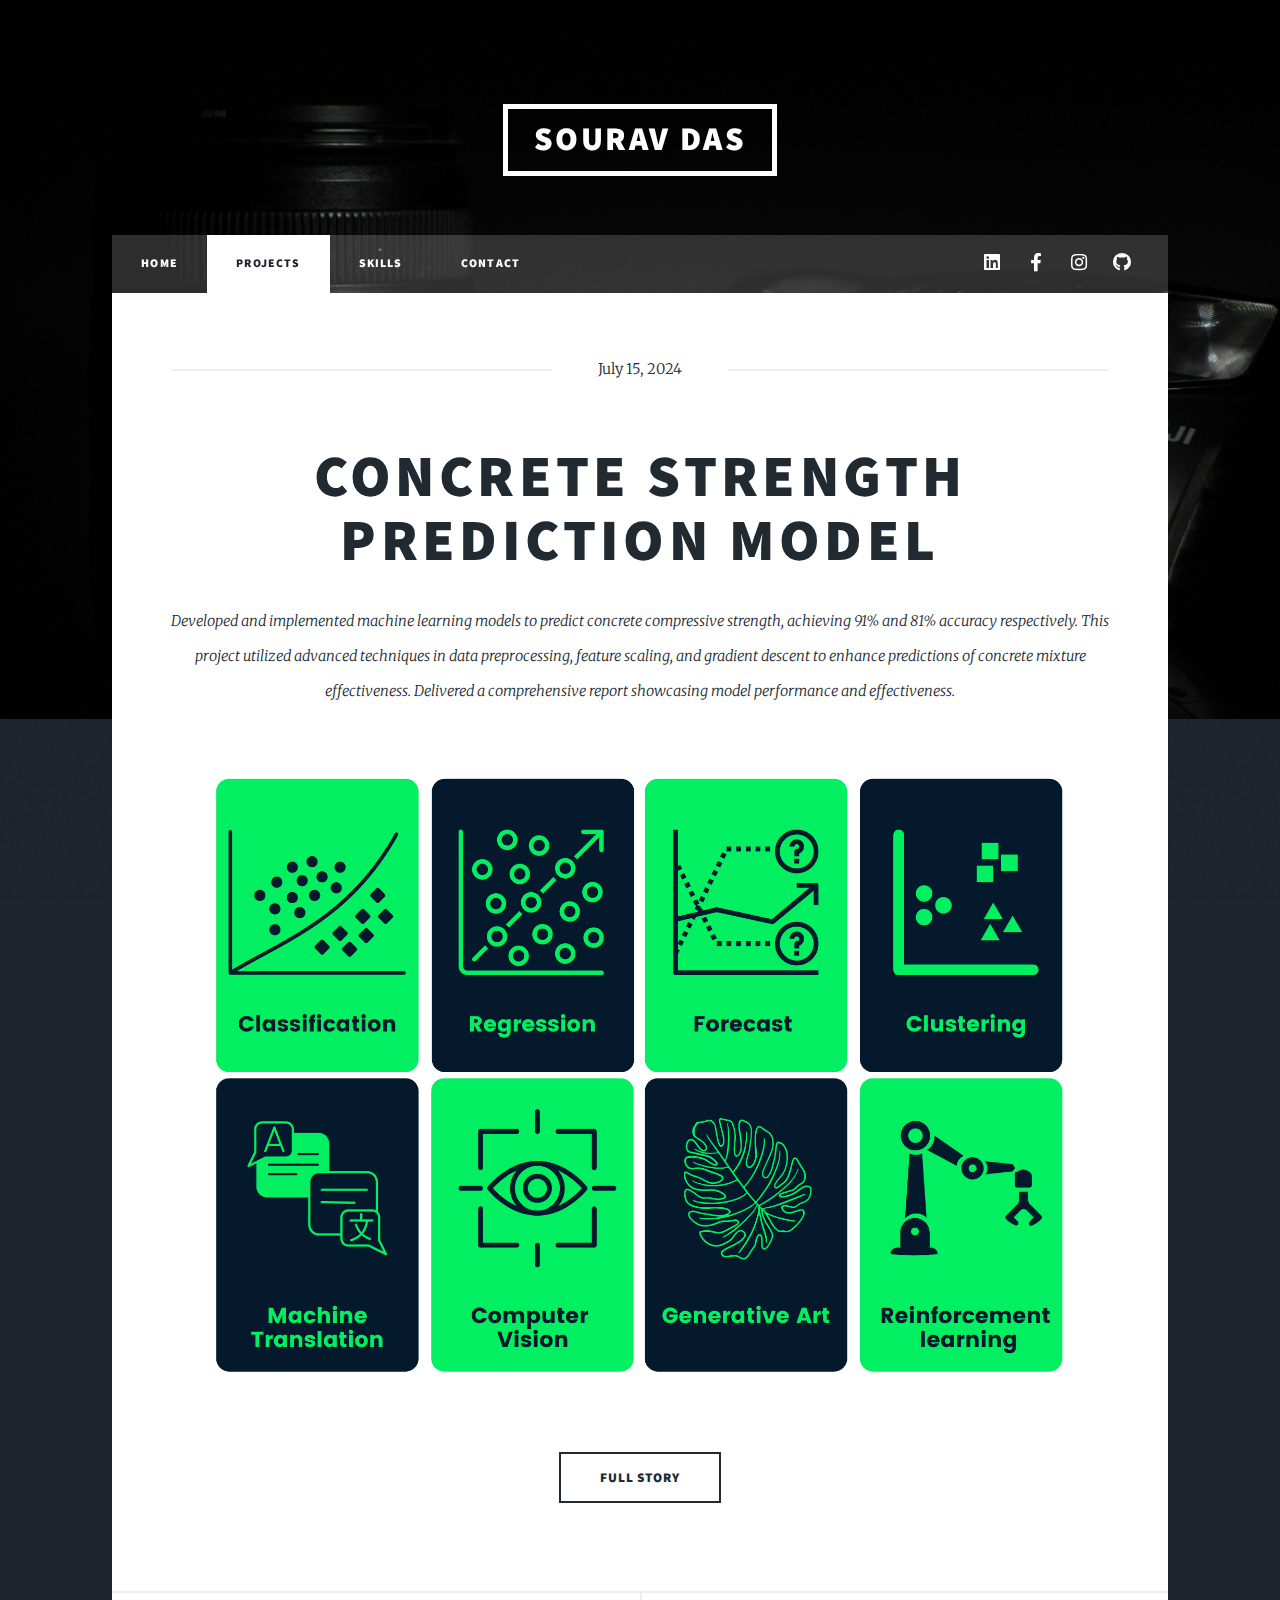
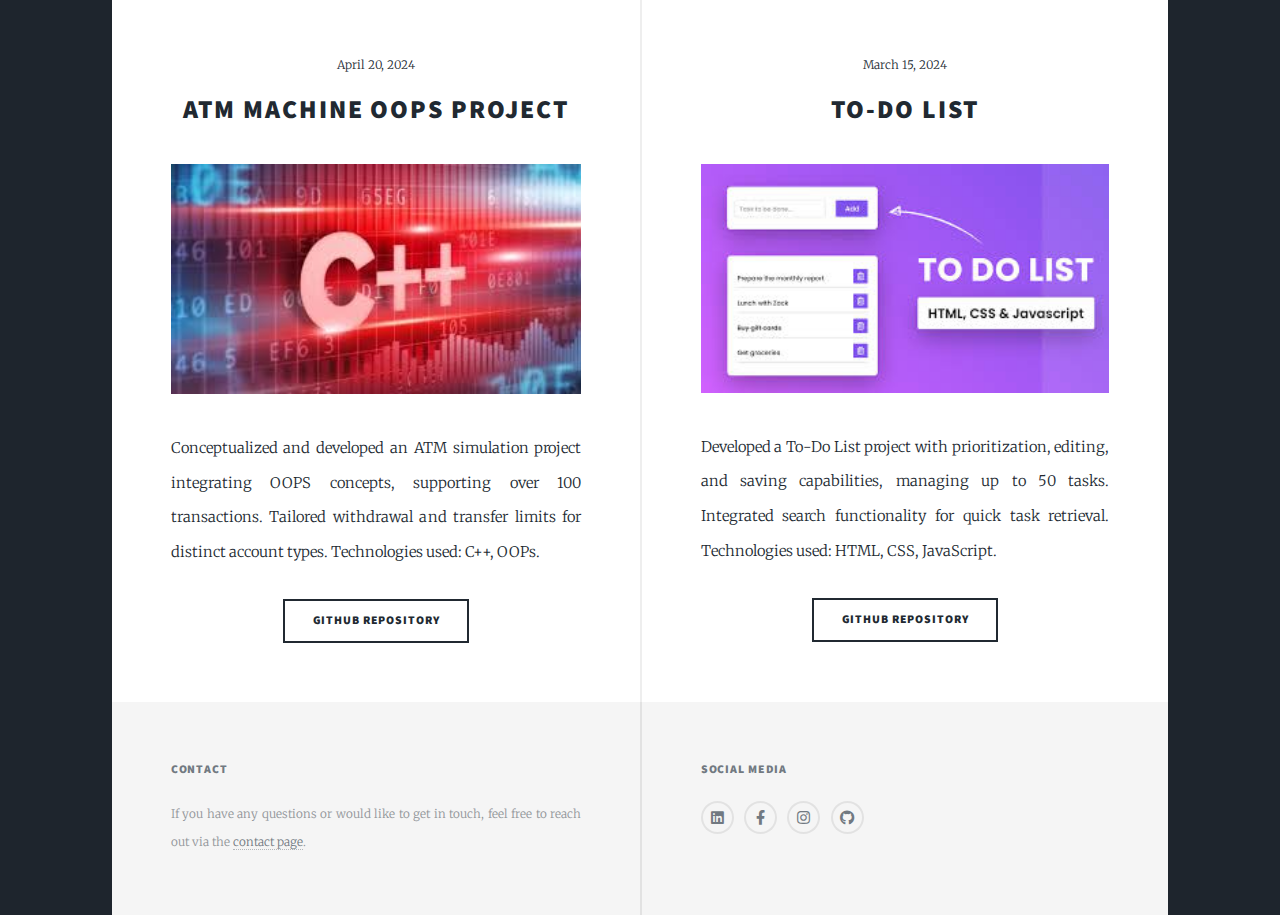
==== commit 46a48f66: "Update projects.html" ====
--- a/projects.html
+++ b/projects.html
@@ -41,7 +41,7 @@
         <header class="major">
             <span class="date">July 15, 2024</span>
             <h2><a href="#">Concrete Strength Prediction Model</a></h2>
-            <p>Developed and implemented machine learning models to predict concrete compressive strength, improving accuracy by 20%. This project utilized a Voting Regressor and a Neural Network model, managing datasets of over 1,000 data points. Conducted data preprocessing, feature scaling, and gradient descent, reducing model training time by 15%. Enhanced concrete mixture predictions through machine learning, and delivered a comprehensive report showcasing model effectiveness.</p>
+            <p>Developed and implemented machine learning models to predict concrete compressive strength, achieving 91% and 81% accuracy respectively. This project utilized advanced techniques in data preprocessing, feature scaling, and gradient descent to enhance predictions of concrete mixture effectiveness. Delivered a comprehensive report showcasing model performance and effectiveness.</p>
         </header>
         <a href="#" class="image main"><img src="images/pic10.png" alt="Concrete Strength Prediction Model" /></a>
         <ul class="actions special">
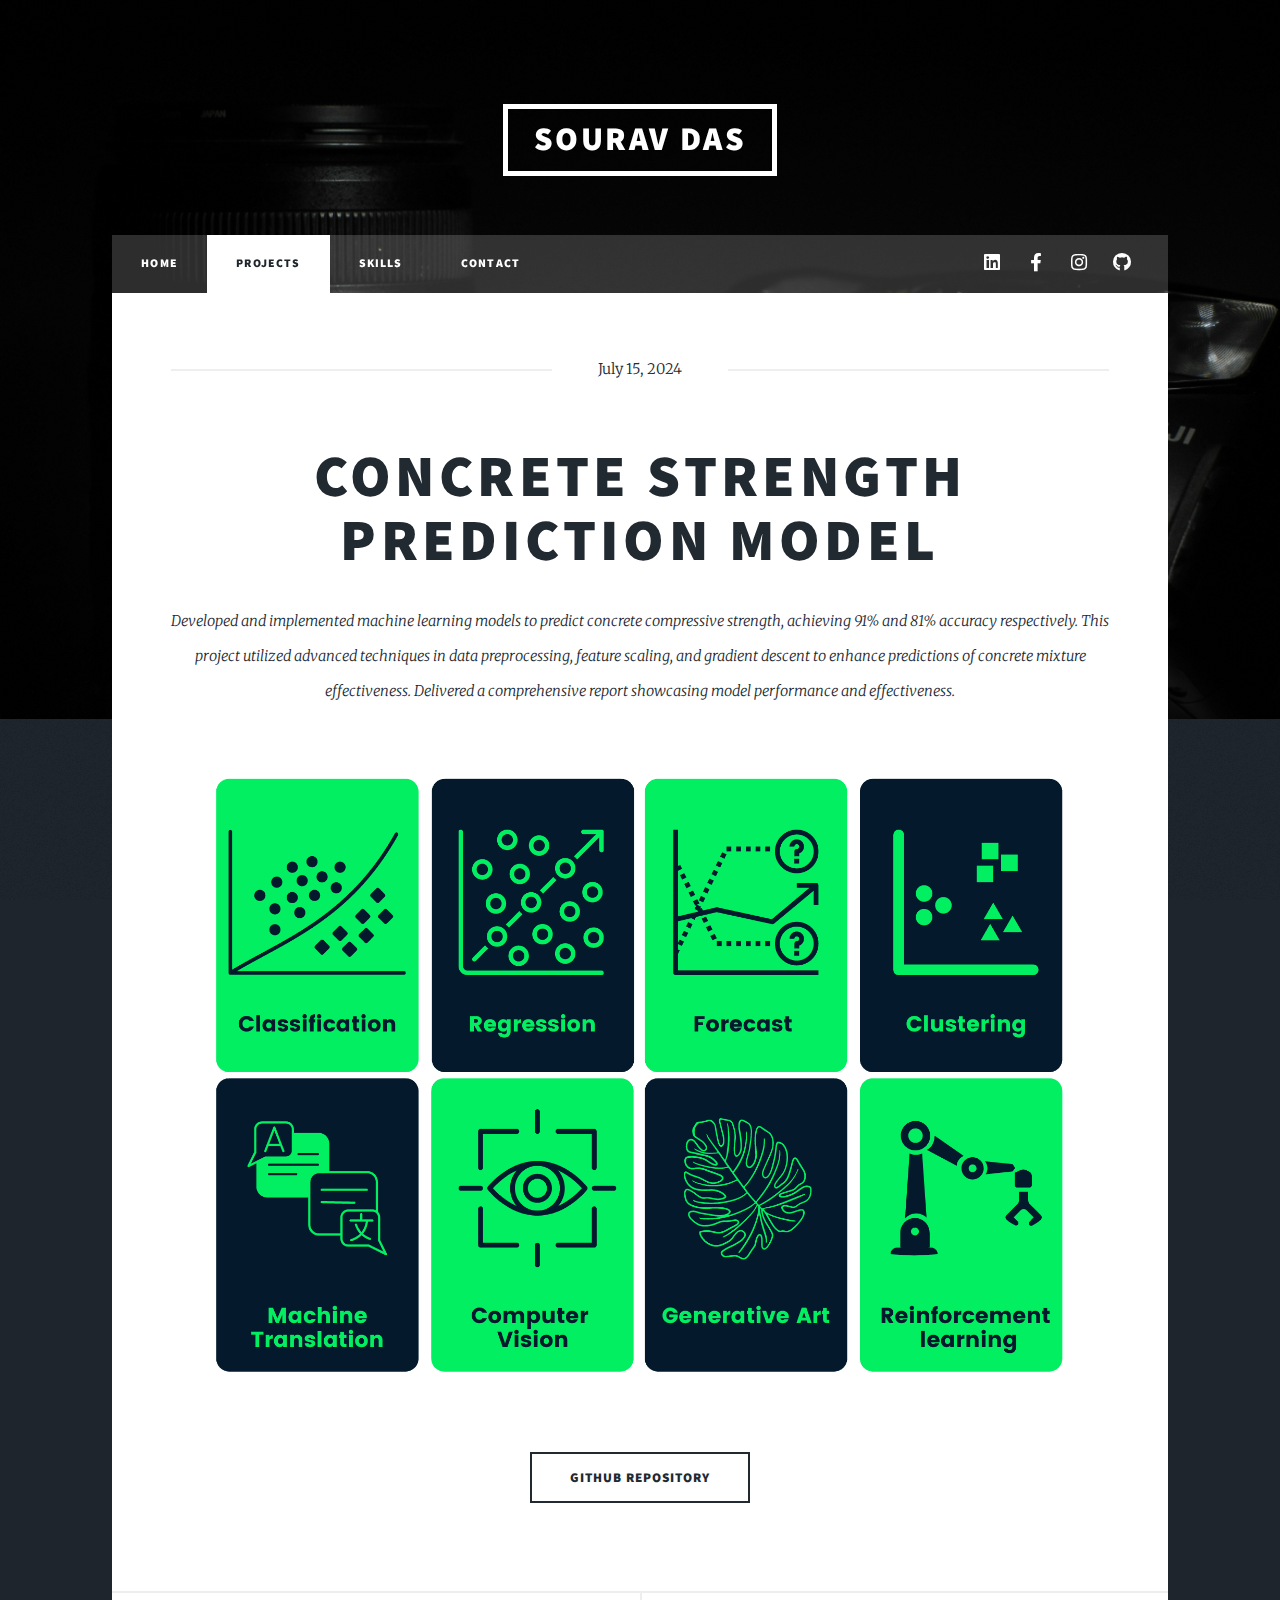
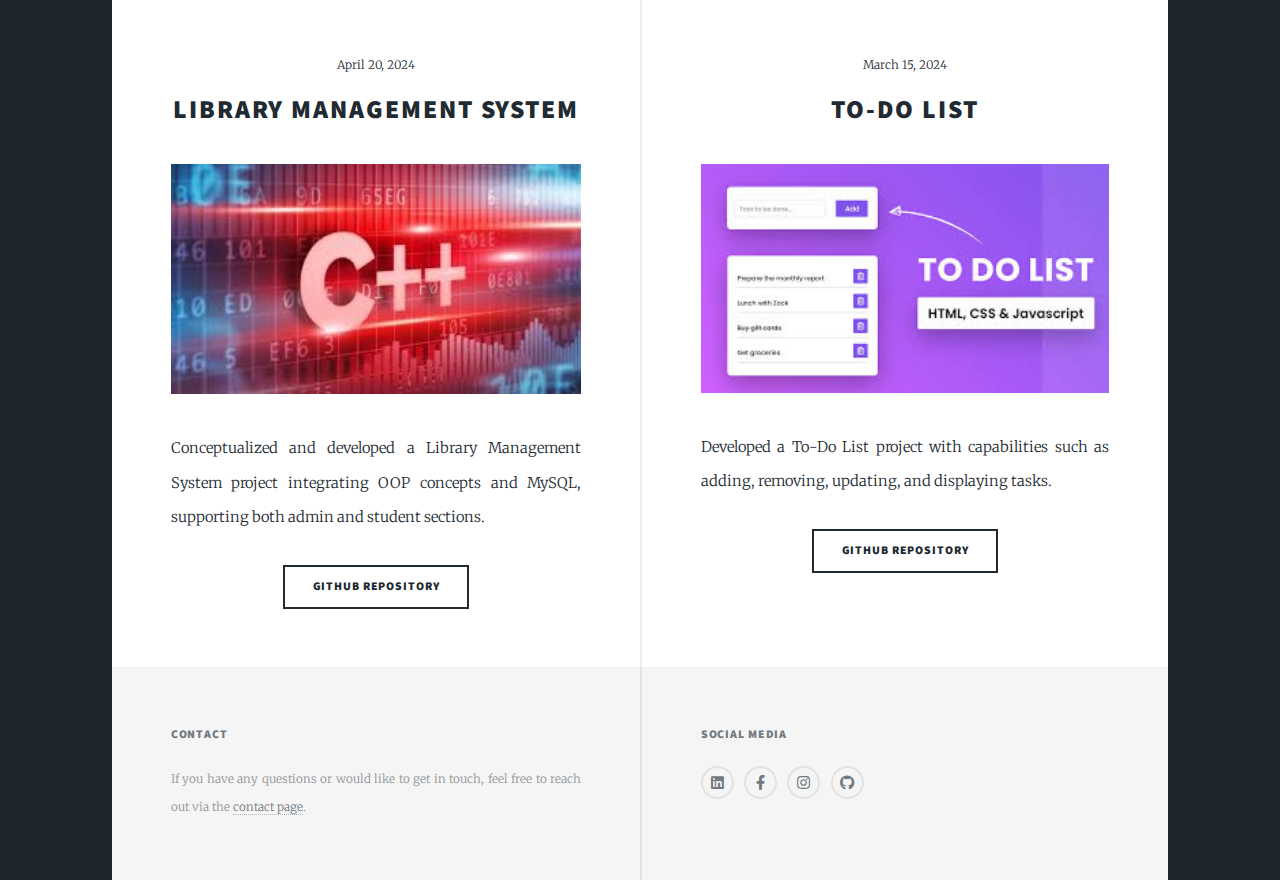
==== commit 2366bdf3: "Update projects.html" ====
--- a/projects.html
+++ b/projects.html
@@ -33,54 +33,54 @@
             </ul>
         </nav>
 
-<!-- Main -->
-<div id="main">
+        <!-- Main -->
+        <div id="main">
 
-    <!-- Featured Project -->
-    <article class="post featured">
-        <header class="major">
-            <span class="date">July 15, 2024</span>
-            <h2><a href="#">Concrete Strength Prediction Model</a></h2>
-            <p>Developed and implemented machine learning models to predict concrete compressive strength, achieving 91% and 81% accuracy respectively. This project utilized advanced techniques in data preprocessing, feature scaling, and gradient descent to enhance predictions of concrete mixture effectiveness. Delivered a comprehensive report showcasing model performance and effectiveness.</p>
-        </header>
-        <a href="#" class="image main"><img src="images/pic10.png" alt="Concrete Strength Prediction Model" /></a>
-        <ul class="actions special">
-            <li><a href="#" class="button large">Full Story</a></li>
-        </ul>
-    </article>
+            <!-- Featured Project -->
+            <article class="post featured">
+                <header class="major">
+                    <span class="date">July 15, 2024</span>
+                    <h2><a href="https://github.com/NoOne-Cares/Concrete-Strength-Prediction">Concrete Strength Prediction Model</a></h2>
+                    <p>Developed and implemented machine learning models to predict concrete compressive strength, achieving 91% and 81% accuracy respectively. This project utilized advanced techniques in data preprocessing, feature scaling, and gradient descent to enhance predictions of concrete mixture effectiveness. Delivered a comprehensive report showcasing model performance and effectiveness.</p>
+                </header>
+                <a href="https://github.com/NoOne-Cares/Concrete-Strength-Prediction" class="image main"><img src="images/pic10.png" alt="Concrete Strength Prediction Model" /></a>
+                <ul class="actions special">
+                    <li><a href="https://github.com/NoOne-Cares/Concrete-Strength-Prediction" class="button large">GitHub Repository</a></li>
+                </ul>
+            </article>
 
-    <!-- Project List -->
-    <section class="posts">
+            <!-- Project List -->
+            <section class="posts">
 
-        <!-- ATM Machine OOPs Project -->
-        <article>
-            <header>
-                <span class="date">April 20, 2024</span>
-                <h2><a href="#">ATM Machine OOPs Project</a></h2>
-            </header>
-            <a href="#" class="image fit"><img src="images/pic11.jpeg" alt="ATM Machine OOPs Project" /></a>
-            <p>Conceptualized and developed an ATM simulation project integrating OOPS concepts, supporting over 100 transactions. Tailored withdrawal and transfer limits for distinct account types. Technologies used: C++, OOPs.</p>
-            <ul class="actions special">
-                <li><a href="https://github.com/your-repo-link" class="button">GitHub Repository</a></li>
-            </ul>
-        </article>
+                <!-- Library Management System -->
+                <article>
+                    <header>
+                        <span class="date">April 20, 2024</span>
+                        <h2><a href="https://github.com/soouravdas01/Library-Management-System">Library Management System</a></h2>
+                    </header>
+                    <a href="https://github.com/soouravdas01/Library-Management-System" class="image fit"><img src="images/pic11.jpeg" alt="Library Management System" /></a>
+                    <p>Conceptualized and developed a Library Management System project integrating OOP concepts and MySQL, supporting both admin and student sections.</p>
+                    <ul class="actions special">
+                        <li><a href="https://github.com/soouravdas01/Library-Management-System" class="button">GitHub Repository</a></li>
+                    </ul>
+                </article>
 
-        <!-- To-Do List Project -->
-        <article>
-            <header>
-                <span class="date">March 15, 2024</span>
-                <h2><a href="#">To-Do List</a></h2>
-            </header>
-            <a href="#" class="image fit"><img src="images/pic12.jpeg" alt="To-Do List Project" /></a>
-            <p>Developed a To-Do List project with prioritization, editing, and saving capabilities, managing up to 50 tasks. Integrated search functionality for quick task retrieval. Technologies used: HTML, CSS, JavaScript.</p>
-            <ul class="actions special">
-                <li><a href="https://github.com/your-repo-link" class="button">GitHub Repository</a></li>
-            </ul>
-        </article>
-    </section>
+                <!-- To-Do List Project -->
+                <article>
+                    <header>
+                        <span class="date">March 15, 2024</span>
+                        <h2><a href="https://github.com/soouravdas01/to-do-list-with-python">To-Do List</a></h2>
+                    </header>
+                    <a href="https://github.com/soouravdas01/to-do-list-with-python" class="image fit"><img src="images/pic12.jpeg" alt="To-Do List Project" /></a>
+                    <p>Developed a To-Do List project with capabilities such as adding, removing, updating, and displaying tasks.</p>
+                    <ul class="actions special">
+                        <li><a href="https://github.com/soouravdas01/to-do-list-with-python" class="button">GitHub Repository</a></li>
+                    </ul>
+                </article>
 
-</div>
+            </section>
 
+        </div>
 
         <!-- Footer -->
         <footer id="footer">
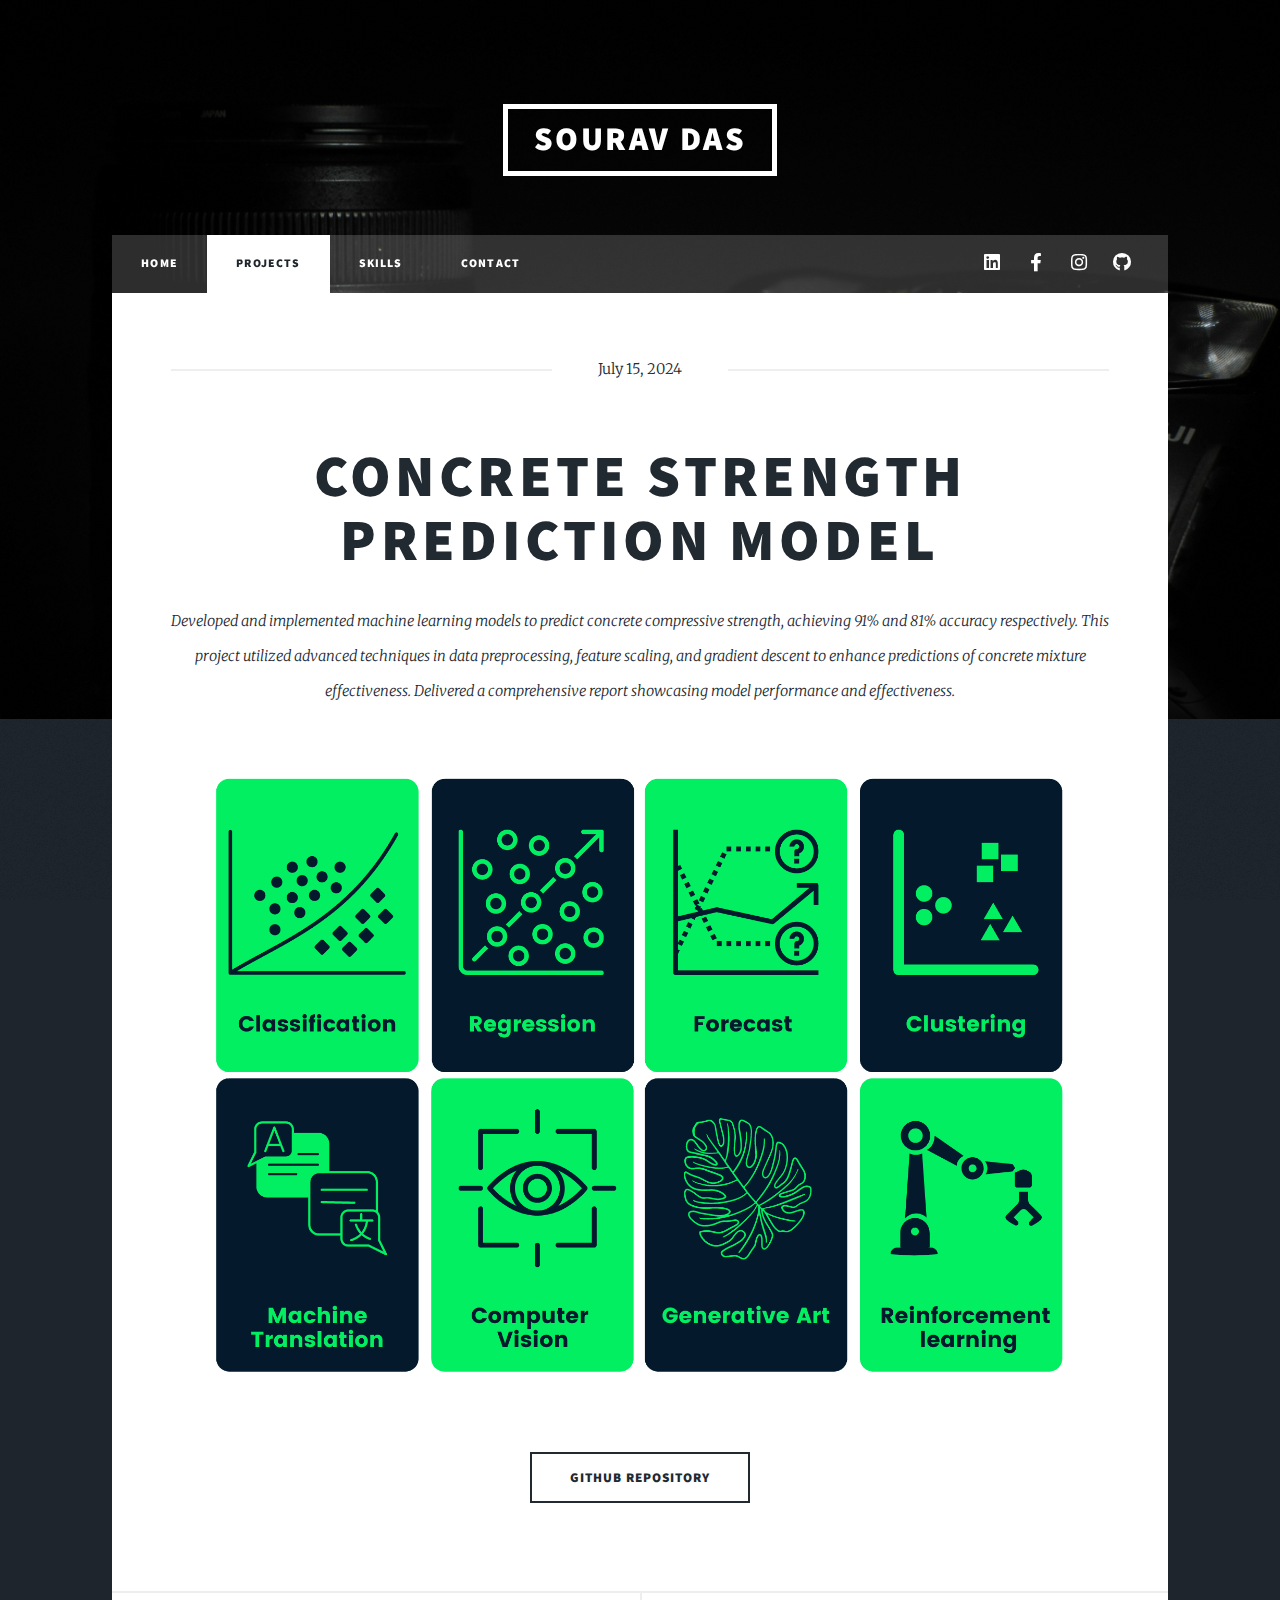
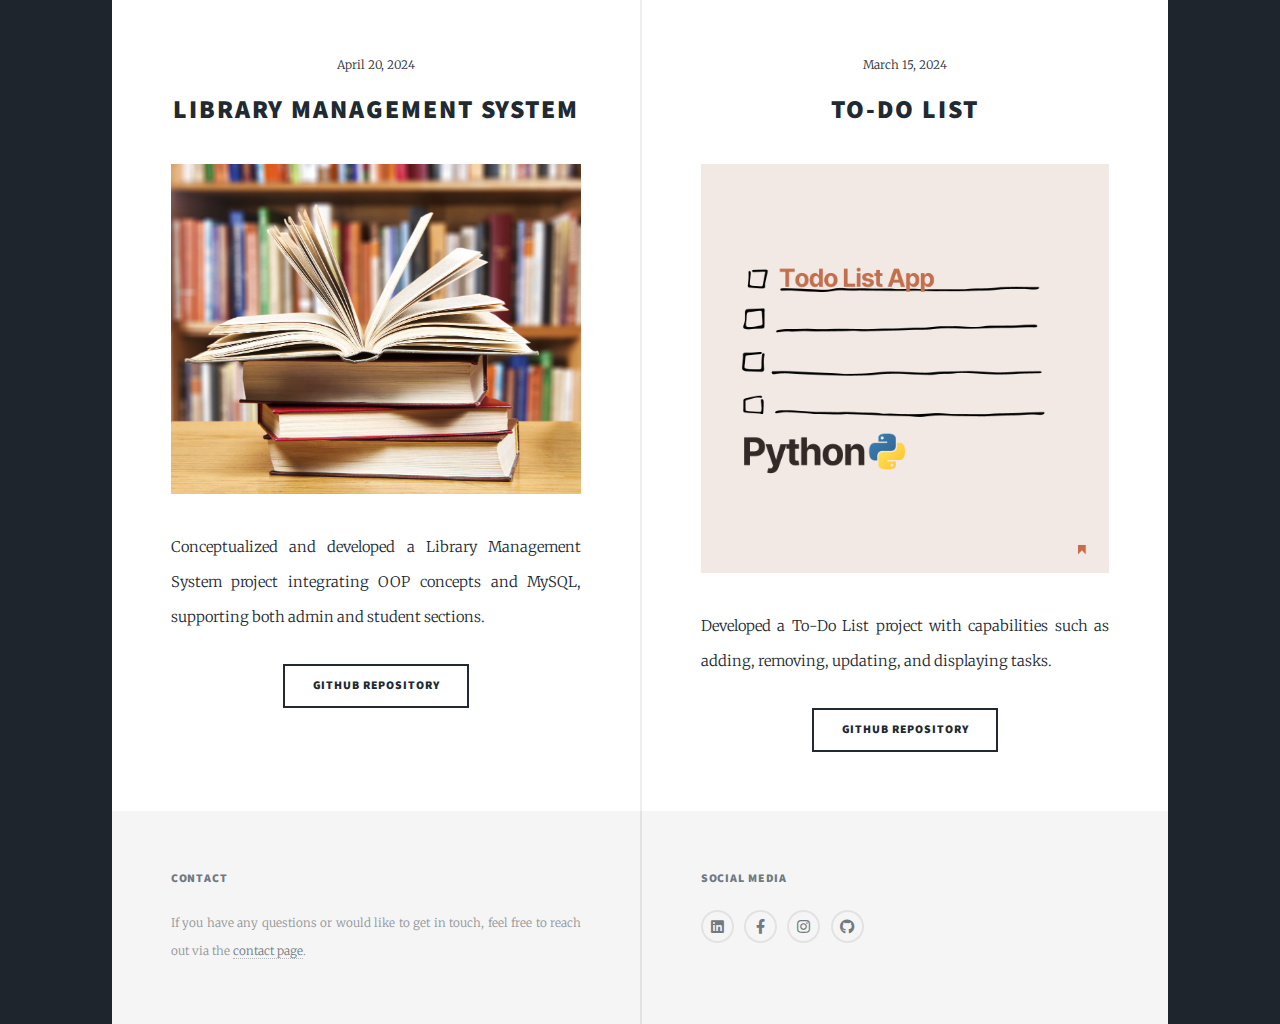
==== commit 5666f03f: "Add files via upload" ====
--- a/projects.html
+++ b/projects.html
@@ -58,7 +58,7 @@
                         <span class="date">April 20, 2024</span>
                         <h2><a href="https://github.com/soouravdas01/Library-Management-System">Library Management System</a></h2>
                     </header>
-                    <a href="https://github.com/soouravdas01/Library-Management-System" class="image fit"><img src="images/pic11.jpeg" alt="Library Management System" /></a>
+                    <a href="https://github.com/soouravdas01/Library-Management-System" class="image fit"><img src="images/pic11.jpg" alt="Library Management System" /></a>
                     <p>Conceptualized and developed a Library Management System project integrating OOP concepts and MySQL, supporting both admin and student sections.</p>
                     <ul class="actions special">
                         <li><a href="https://github.com/soouravdas01/Library-Management-System" class="button">GitHub Repository</a></li>
@@ -71,7 +71,7 @@
                         <span class="date">March 15, 2024</span>
                         <h2><a href="https://github.com/soouravdas01/to-do-list-with-python">To-Do List</a></h2>
                     </header>
-                    <a href="https://github.com/soouravdas01/to-do-list-with-python" class="image fit"><img src="images/pic12.jpeg" alt="To-Do List Project" /></a>
+                    <a href="https://github.com/soouravdas01/to-do-list-with-python" class="image fit"><img src="images/pic12.png" alt="To-Do List Project" /></a>
                     <p>Developed a To-Do List project with capabilities such as adding, removing, updating, and displaying tasks.</p>
                     <ul class="actions special">
                         <li><a href="https://github.com/soouravdas01/to-do-list-with-python" class="button">GitHub Repository</a></li>
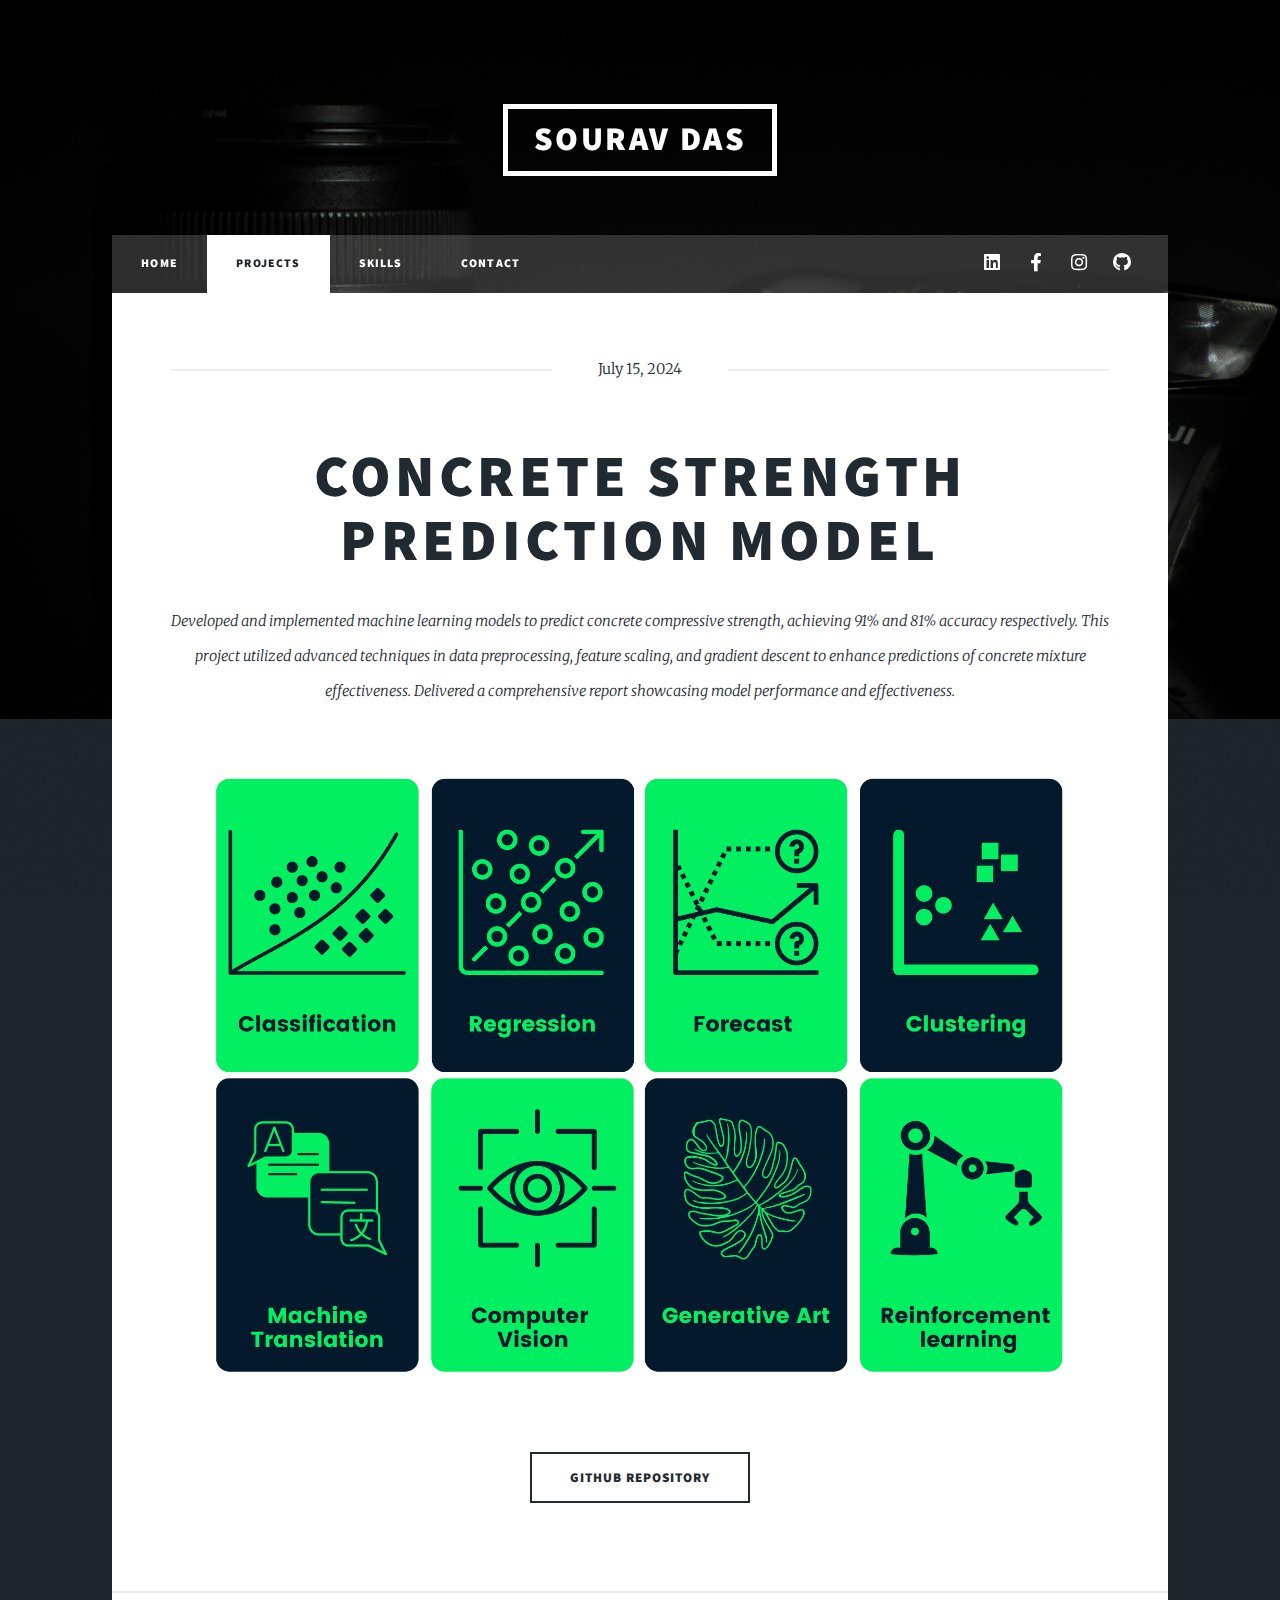
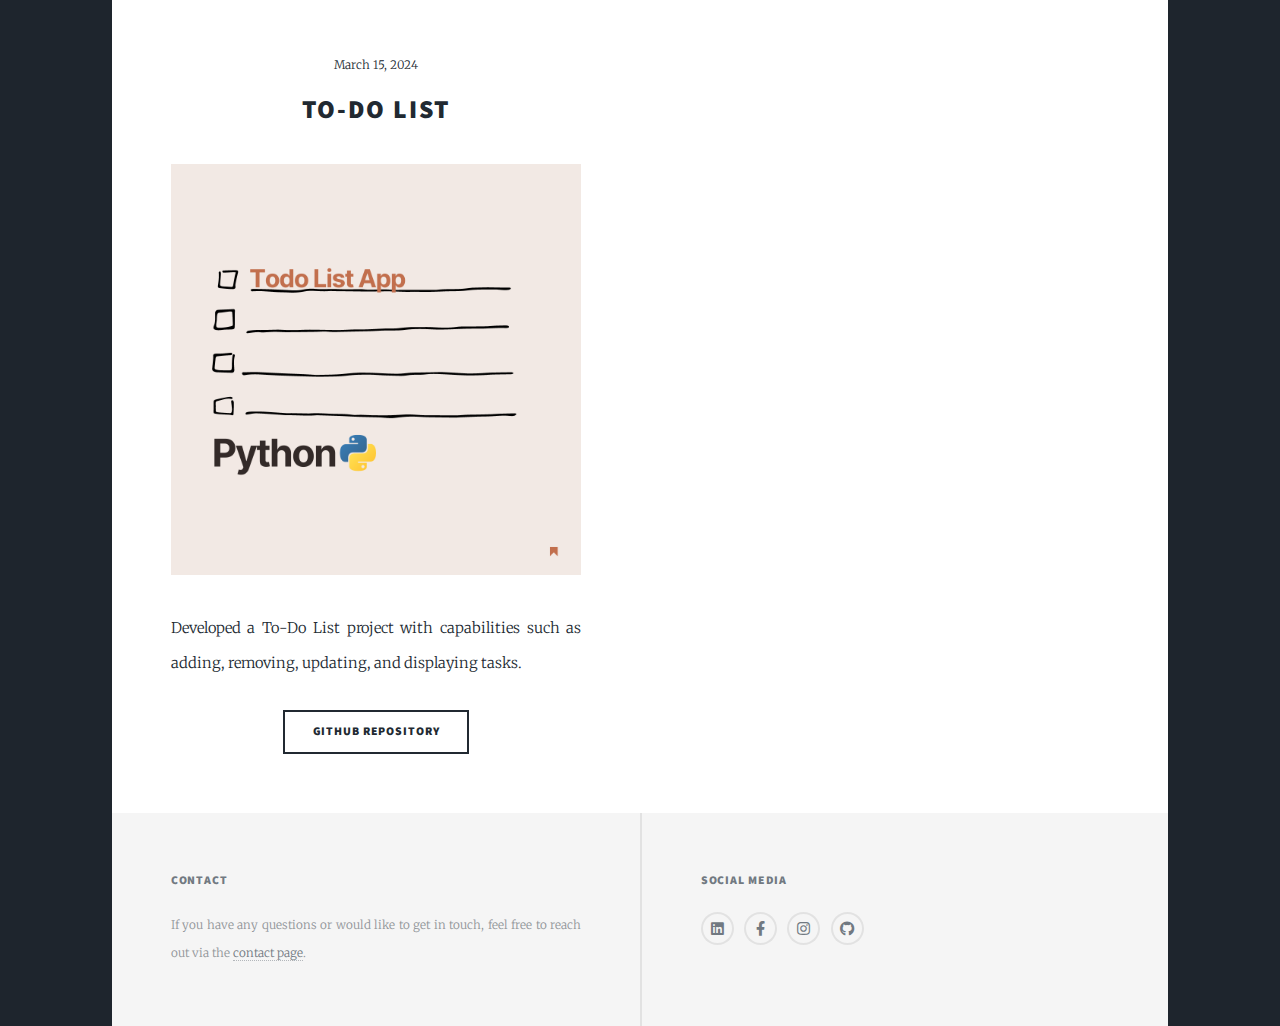
==== commit 4e31e188: "Update projects.html" ====
--- a/projects.html
+++ b/projects.html
@@ -51,8 +51,8 @@
 
             <!-- Project List -->
             <section class="posts">
-
-                <!-- Library Management System -->
+<!-- 
+                Library Management System 
                 <article>
                     <header>
                         <span class="date">April 20, 2024</span>
@@ -64,7 +64,7 @@
                         <li><a href="https://github.com/soouravdas01/Library-Management-System" class="button">GitHub Repository</a></li>
                     </ul>
                 </article>
-
+-->
                 <!-- To-Do List Project -->
                 <article>
                     <header>
--- a/assets/css/main.css
+++ b/assets/css/main.css
@@ -1,5 +1,33 @@
 @import url(fontawesome-all.min.css);
 @import url("https://fonts.googleapis.com/css?family=Merriweather:300,700,300italic,700italic|Source+Sans+Pro:900");
+
+
+
+/* New styles for About Section */
+.about-content {
+    display: flex;
+    flex-direction: column; /* Stack image on top of text */
+    align-items: center;
+    text-align: center; /* Center the text */
+    gap: 2rem;
+}
+
+.about-image {
+    width: 100%; /* Adjust width as needed */
+    max-width: 400px; /* Ensure the image isn't too large */
+}
+
+#framedImage {
+    width: 100%;
+    height: auto;
+    border-radius: 50%;
+    border: 8px solid transparent; /* Make border transparent */
+    padding: 10px;
+    background: linear-gradient(white, white) padding-box, 
+                linear-gradient(135deg, #8EC5FC, #E0C3FC) border-box; /* Dual-layer border */
+    box-shadow: 0 4px 8px rgba(0, 0, 0, 0.2); /* Optional shadow for a frame effect */
+}
+
 
 
 html, body, div, span, applet, object,
